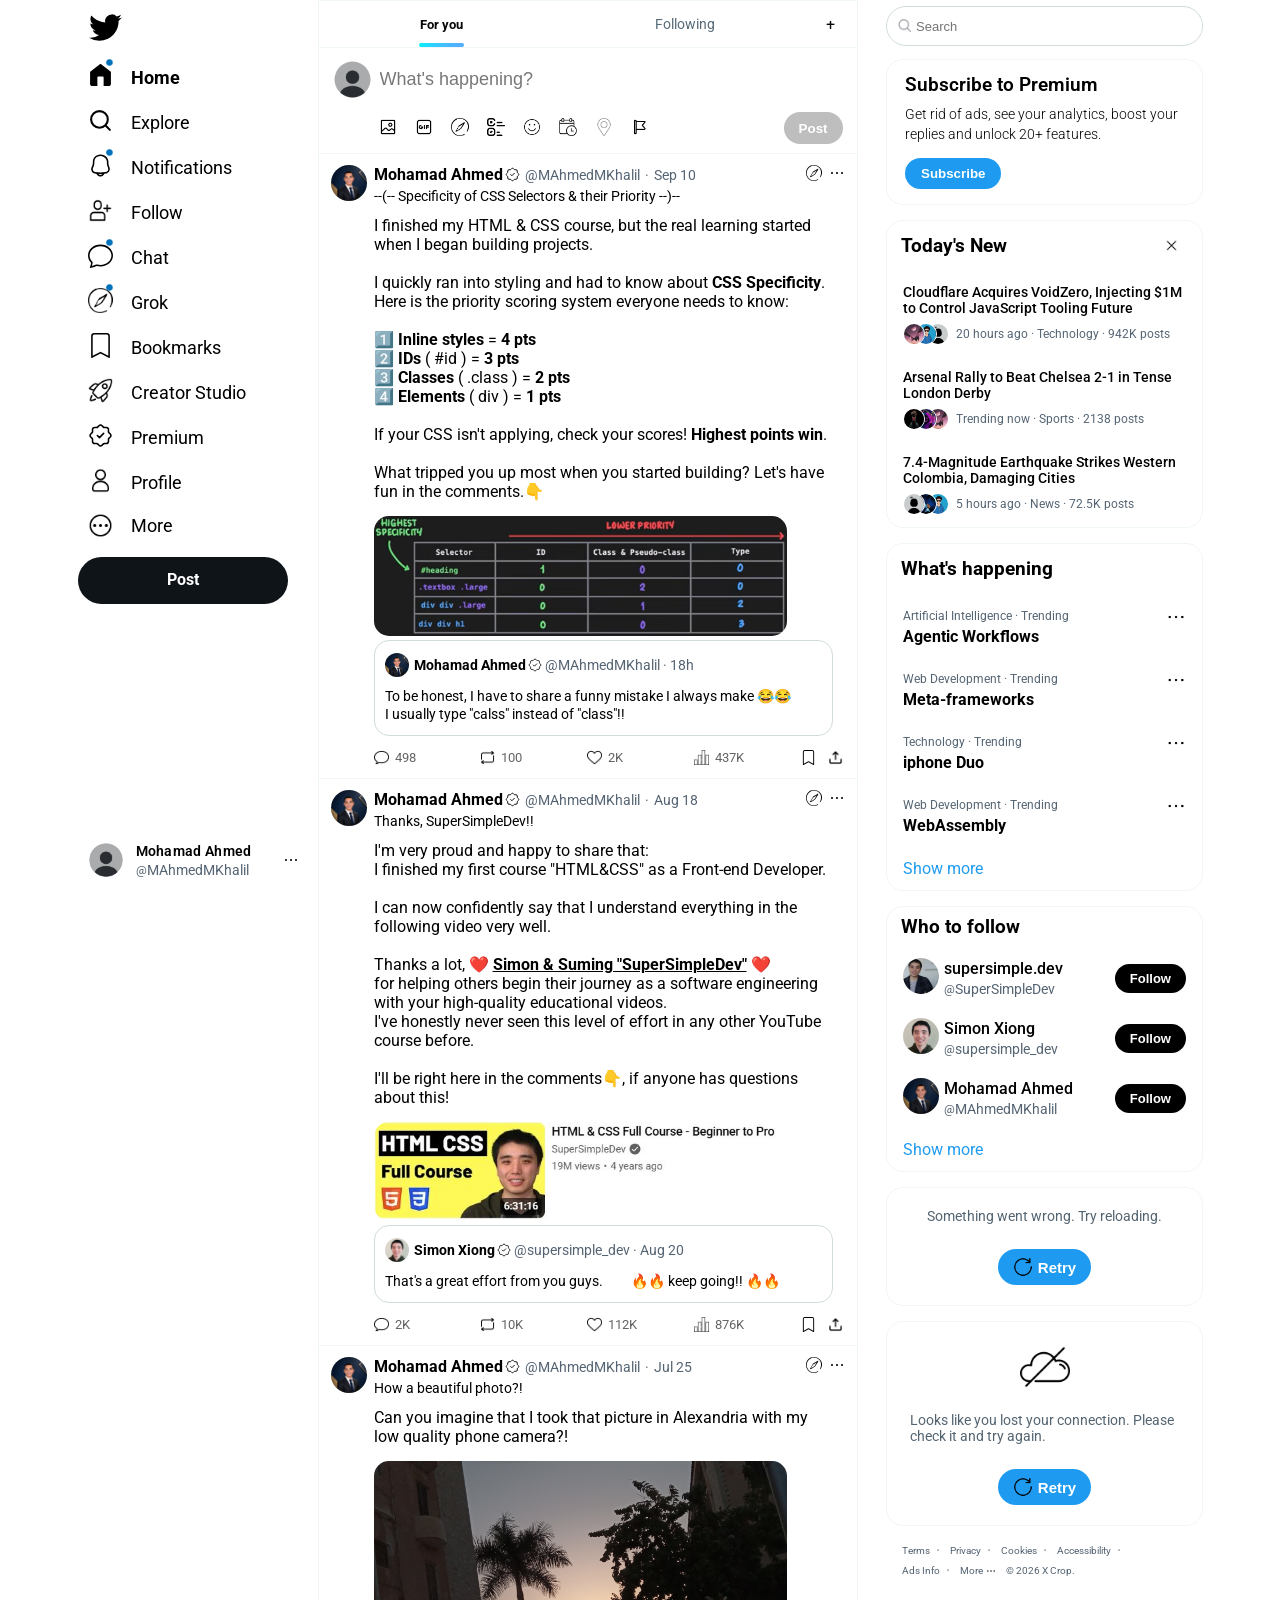
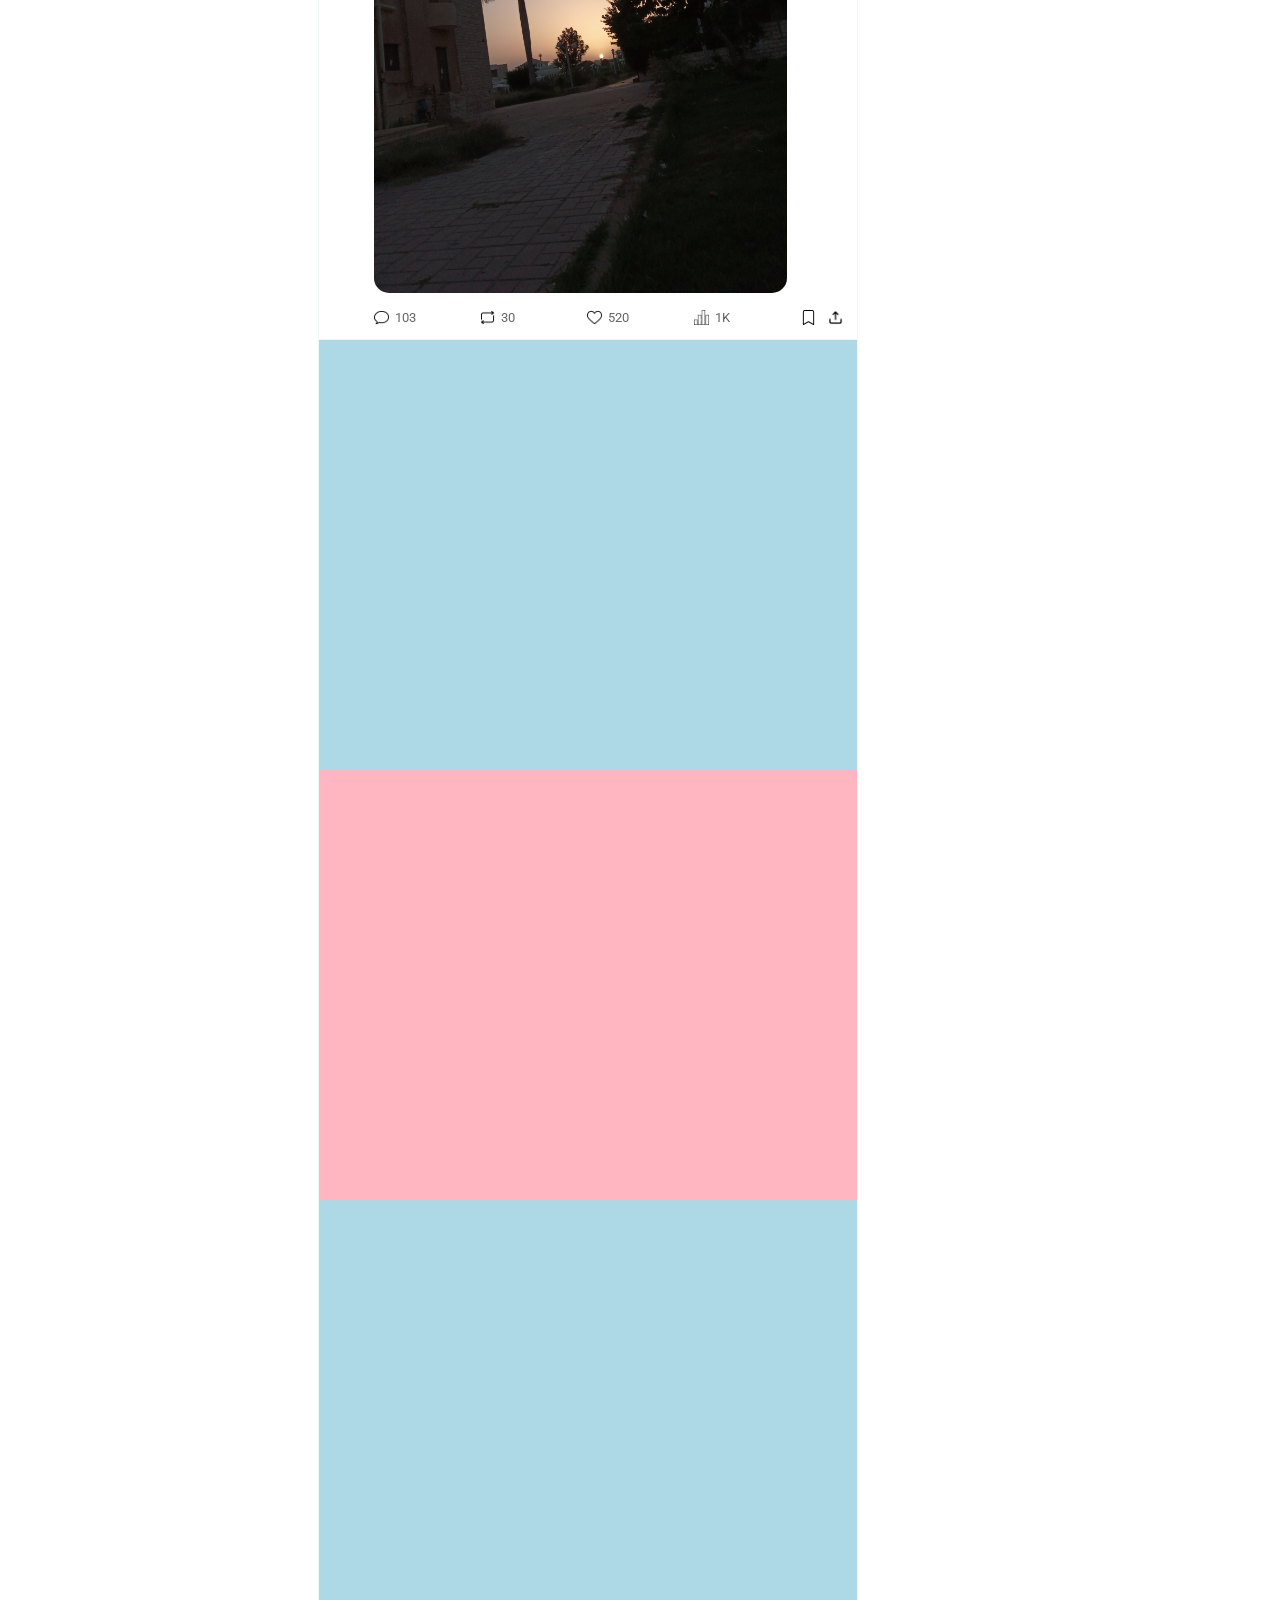
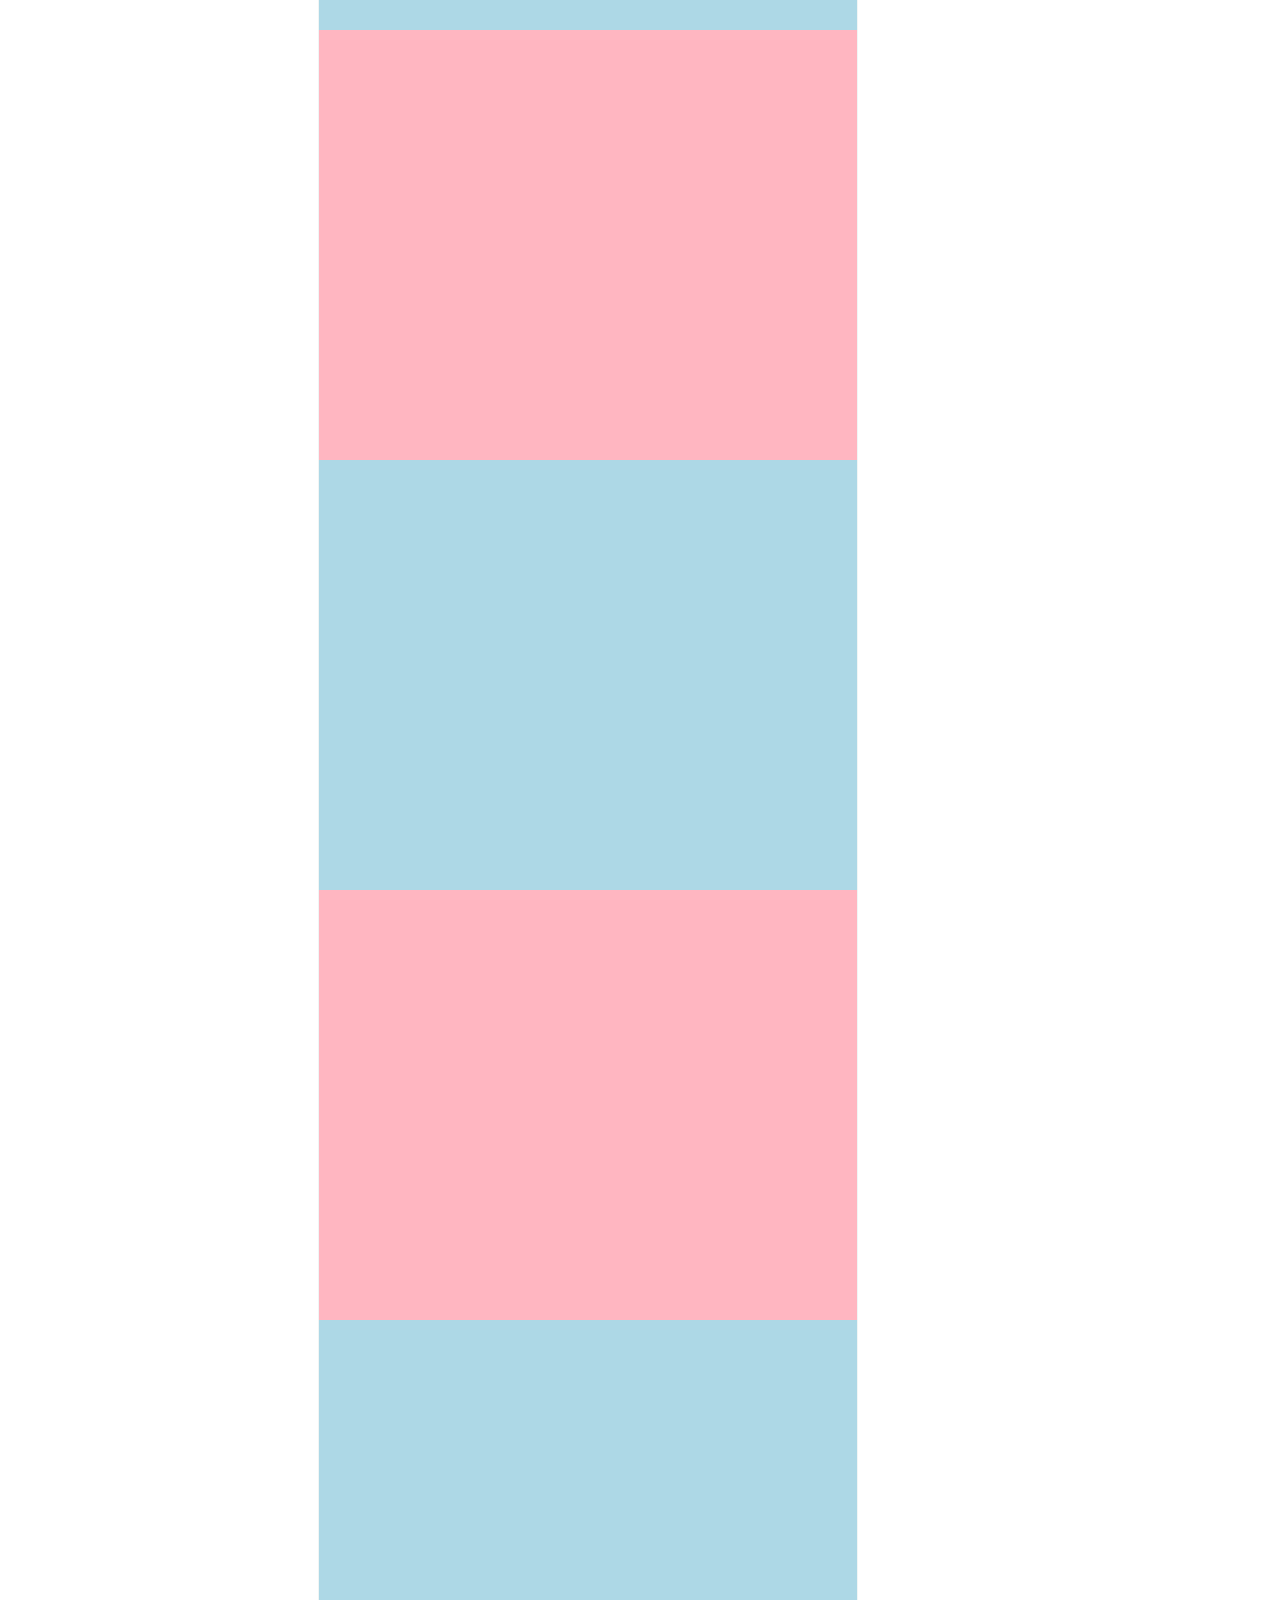
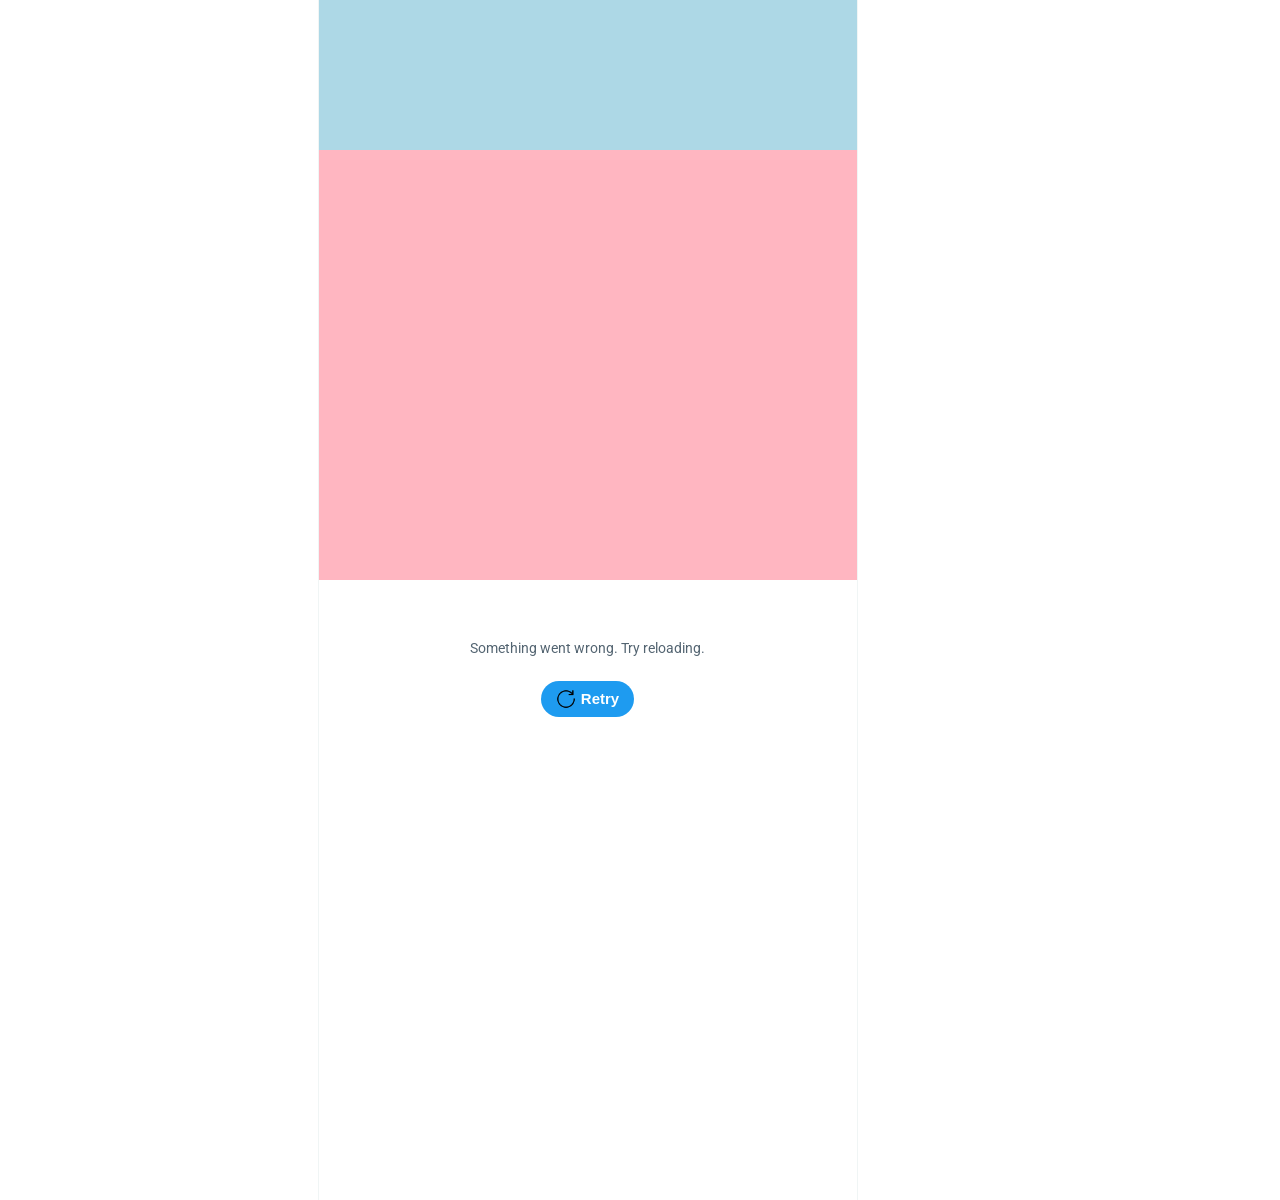
==== Twitter(X)_Project.html @ 3d284702 "Add files via upload" ====
<!DOCTYPE html>
<!--       /* New Properties */     ::>   header . links . links . a
    1- display: contents;
                       /* The elements inside the anchor element are normal now. */

    2- color: inherit;
                       /* tells it to take the exact same text color as its parent container. */
-->
<!--       /* New Property */     ::>   header . profile . user-name
       letter-spacing: 0.3px;
                       /* The space between the letter. its default value is 0px. */
-->
<!--       /* New Property */     ::>   header . logo-section . logo-hover-div
       width: fit-content;
                       /* makes an element only as wide as the items inside it */
-->
<!--       /* New Property */     ::>   header . header-profile-section . header-profile-more-options
       visibility: hidden;    visibility: visible;
                       /* the browser acts like it doesn't exist at all */
                       /* the difference between it and opacity-pointerEvents is tab from keyboard when it has a button & ... */
-->
<!--       /* New Property */     ::>   main . user-post . user-post-content . input
       outline: none;
                       /* no outer when click to enter text in an input */
-->
<!--       /* New Property */     ::>   body
       overflow-x: hidden;
                       /* The body is NOT able to scroll horizontally anymore. */
-->
<!--       /* New Property */     ::>   aside . content-container . content-container-relation . additional-resources
       display: inline-flex;
                       /* it equals = display: inline+flex; */
-->
<!--
           /* New Selector */     ::>   main . user-post-content . img . div

       /* General Sibling Combinator                       ' ~ '
                 selects all matching elements
                   that come after a specific element inside the same parent */
       /* Adjacent Sibling Combinator                      ' + '
                 selects only the very next element
                   if it matches, right after the specific element inside the same parent. */
-->
<!--
           /* pseudo-class (focus) (focus-within) */

       /*
          When I click to enter an input means that the user focus here, so I can do:
                1-    .user-post-content input:focus       '  the  input itself  '
                2-    .user-post:focus-within              '    the container    '
       */
-->

<html>
<head>
  <title>X / Twitter.com  Clone</title>

  <link rel="stylesheet" href="styles/Twitter(X)_Project-^general^-.css" />
  <link rel="stylesheet" href="styles/Twitter(X)_Project-^header^-.css" />
  <link rel="stylesheet" href="styles/Twitter(X)_Project-^main^-.css" />
  <link rel="stylesheet" href="styles/Twitter(X)_Project-^sidebar^-.css" />

  <link rel="preconnect" href="https://fonts.googleapis.com">
  <link rel="preconnect" href="https://fonts.gstatic.com" crossorigin>
  <link href="https://fonts.googleapis.com/css2?family=Roboto:ital,wght@0,100..900;1,100..900&display=swap" rel="stylesheet">
</head>
<body>

  <header>
    <div class="header">
      <section>
        <div class="logo-section">
          <div class="logo-hover-div">
            <a href="https://x.com/home" target="_blank">
              <img class="logo-image" src="icons/twitter-logo.svg" alt="Twitter logo" />
            </a>
          </div>
        </div>
        <div class="links-section">


          <div class="link-container">
            <a href="https://x.com/home" target="_blank">
              <div class="link-container-anchor-div">
                <div class="link-container-hover-div">
                  <div class="link-img-div">
                    <img class="header-tooltips" style="opacity: 1;" src="icons/blue-middle-point.png" />
                    <img  class="header-icons" src="icons/home.svg"alt="home icon" />
                  </div>
                  <div class="link-text-div" style="font-weight: bold;">Home</div>
                </div>
              </div>
            </a>
          </div>
          <div class="link-container">
            <a href="https://x.com/explore" target="_blank">
              <div class="link-container-anchor-div">
                <div class="link-container-hover-div">
                  <div class="link-img-div">
                    <img class="header-tooltips" style="opacity: 0;" src="icons/blue-middle-point.png" />
                    <img class="header-icons" src="icons/search.svg" alt="search icon" />
                  </div>
                  <div class="link-text-div">Explore</div>
                </div>
              </div>
            </a>
          </div>
          <div class="link-container">
            <a href="https://x.com/notifications" target="_blank">
              <div class="link-container-anchor-div">
                <div class="link-container-hover-div">
                  <div class="link-img-div">
                    <img class="header-tooltips" style="opacity: 1;" src="icons/blue-middle-point.png" />
                    <img class="header-icons" src="icons/notification-bell.svg" alt="notification icon" />
                  </div>
                  <div class="link-text-div">Notifications</div>
                </div>
              </div>
            </a>
          </div>
          <div class="link-container">
            <a href="https://x.com/i/connect_people" target="_blank">
              <div class="link-container-anchor-div">
                <div class="link-container-hover-div">
                  <div class="link-img-div">
                    <img class="header-tooltips" style="opacity: 0;" src="icons/blue-middle-point.png" />
                    <img class="header-icons" src="icons/add-user.png" alt="user icon" />
                  </div>
                  <div class="link-text-div">Follow</div>
                </div>
              </div>
            </a>
          </div>
          <div class="link-container">
            <a href="https://x.com/i/chat" target="_blank">
              <div class="link-container-anchor-div">
                <div class="link-container-hover-div">
                  <div class="link-img-div">
                    <img class="header-tooltips" style="opacity: 1;" src="icons/blue-middle-point.png" />
                    <img class="header-icons" src="icons/chat.svg" alt="chat icon" />
                  </div>
                  <div class="link-text-div">Chat</div>
                </div>
              </div>
            </a>
          </div>
          <div class="link-container">
            <a href="https://x.com/i/grok" target="_blank">
              <div class="link-container-anchor-div">
                <div class="link-container-hover-div">
                  <div class="link-img-div">
                    <img class="header-tooltips" style="opacity: 1;" src="icons/blue-middle-point.png" />
                    <img class="header-icons" src="icons/web-browser.png" alt="grok icon" />
                  </div>
                  <div class="link-text-div">Grok</div>
                </div>
              </div>
            </a>
          </div>
          <div class="link-container">
            <a href="https://x.com/i/bookmarks" target="_blank">
              <div class="link-container-anchor-div">
                <div class="link-container-hover-div">
                  <div class="link-img-div">
                    <img class="header-tooltips" style="opacity: 0;" />
                    <img class="header-icons" src="icons/bookmark.svg" alt="bookmark icon" />
                  </div>
                  <div class="link-text-div">Bookmarks</div>
                </div>
              </div>
            </a>
          </div>
          <div class="link-container">
            <a href="https://x.com/i/jf/creators/studio" target="_blank">
              <div class="link-container-anchor-div">
                <div class="link-container-hover-div">
                  <div class="link-img-div">
                    <img class="header-tooltips" style="opacity: 0;" src="icons/blue-middle-point.png" />
                    <img src="icons/rocket.png" class="header-icons" alt="rocket icon" />
                  </div>
                  <div class="link-text-div">Creator Studio</div>
                </div>
              </div>
            </a>
          </div>
          <div class="link-container">
            <a href="https://x.com/i/premium_sign_up" target="_blank">
              <div class="link-container-anchor-div">
                <div class="link-container-hover-div">
                  <div class="link-img-div">
                    <img class="header-tooltips" style="opacity: 0;" src="icons/blue-middle-point.png" />
                    <img class="header-icons" src="icons/verified-badge.svg" alt="premium icon" />
                  </div>
                  <div class="link-text-div">Premium</div>
                </div>
              </div>
            </a>
          </div>
          <div class="link-container">
            <a href="https://x.com/i/MAhmedMKhalil" target="_blank">
              <div class="link-container-anchor-div">
                <div class="link-container-hover-div">
                  <div class="link-img-div">
                    <img class="header-tooltips" style="opacity: 0;" src="icons/blue-middle-point.png" />
                    <img class="header-icons" src="icons/account.png" alt="account icon" />
                  </div>
                  <div class="link-text-div">Profile</div>
                </div>
              </div>
            </a>
          </div>
          <div class="link-container">
            <div class="link-container-button-div">
              <div class="link-container-hover-div">
                <img class="header-icons" src="icons/view-more-with-a-circle.png" alt="circle with a view more icon" />
                <div class="link-text-div">More</div>
                <div class="header-more-options">
                  <div><img src="icons/list.png" alt="list icon" />Lists</div>
                  <div><img src="icons/community.png" alt="people icon" />Communities</div>
                  <div><img src="icons/flash.png" alt="flash icon" />Business</div>
                  <div><img src="icons/ads.png" alt="ads icon" />Ads</div>
                  <div><img src="icons/microphone.png" alt="mic icon" />Create your Space</div>
                  <div><img src="icons/settings.png" alt="settings icon" />Settings and privacy</div>
                </div>
              </div>
            </div>
          </div>
        </div>

        <div class="post-section">
          <a href="https://x.com/compose/post" target="_blank">Post</a>
        </div>
      </section>

      <section class="header-profile-section">
        <img class="profile-image" src="icons/profile.png" alt="user with a gray background" />
        <div style="margin-right: 32px;">
          <div class="user-name">Mohamad Ahmed</div>
          <div class="user-handle"><span style="font-size: 12px;">&#64;</span>MAhmedMKhalil</div>
        </div>
        <img class="profile-more-options" src="icons/view-more.png" alt="view more icon" />
        <div class="header-profile-more-options">
          <div>Add an existing account</div>
          <div>Log out &#64;MAhmedMKhalil</div>
        </div>
      </section>
    </div>
  </header>

  <main>
    <section class="posts-topics">
      <div class="topic-options">
        <div class="recent-topic">
          For you
          <img src="icons/blue-line.png" alt="amazing blue line" />
        </div>
        <div class="another-topic">Following</div>
      </div>
      <div class="add-topic">
        <div>+</div>
      </div>
    </section>

    <section class="user-post">
      <div class="user-post-content">
        <img src="icons/profile.png" alt="user with a gray bakground" />
        <div></div>
        <input type="text" placeholder="What's happening?" />
      </div>
      <div class="user-post-edit">
        <div class="user-edit-options">
          <section><img src="icons/image.png" alt="image icon" /><div class="black-ground-div">Media</div></section>
          <section><img src="icons/gif.png" alt="gif icon" /><div class="black-ground-div">GIF</div></section>
          <section><img src="icons/web-browser.png" alt="web icon" /><div class="black-ground-div">Generate image</div></section>
          <section><img src="icons/poll.png" alt="poll icon" /><div class="black-ground-div">Poll</div></section>
          <section><img src="icons/smile.png" alt="smile icon" /><div class="black-ground-div">Emoji</div></section>
          <section><img src="icons/event.png" alt="event schedule icon" /><div class="black-ground-div">schedule</div></section>
          <img src="icons/pin.png" style="opacity: 0.4; margin: 8px 9px;" alt="pin or location icon" />
          <section><img src="icons/flags.png" alt="flag icon" /><div class="black-ground-div">Content disclosure</div></section>
        </div>
        <button class="user-post-button">Post</button>
      </div>
    </section>

    <section class="posts">
      <div class="post-container">
        <div class="post-header">
          <div class="post-header-right-section">
            <img class="post-header-profile-pic" src="images/M.Khalil-Image.png" alt="a profile photo" />
            <div class="change-color-pic-div"></div>

            <div class="tooltip-user">
              <div class="tooltip-user-picture-follow" style="justify-content: start;">
                <img src="images/M.Khalil-Image.png" alt="a profile photo" />
                <div>
                  <div class="tooltip-user-name">Mohamad Ahmed</div>
                  <div class="tooltip-user-handle">&#64;MAhmedMKhalil</div>
                </div>
              </div>
              <div class="tooltip-user-discription">Computer Science Student at Helwan National University</div>
              <div class="tooltip-user-follow">
                <div><span>141</span> Following</div>
                <div><span>325</span> Followers</div>
              </div>
              <div class="tooltip-user-summary">
                <img src="icons/web-browser.png" alt="web icon" />
                Profile Summary
              </div>
            </div>
          </div>

          <div class="post-header-middle-section">
            <div class="post-informations">
              <div style="position: relative;">
                <span class="post-header-user-name">Mohamad Ahmed</span>
                <div class="tooltip-user">
                  <div class="tooltip-user-picture-follow" style="justify-content: start;">
                    <img src="images/M.Khalil-Image.png" alt="a profile photo" />
                    <div>
                      <div class="tooltip-user-name">Mohamad Ahmed</div>
                      <div class="tooltip-user-handle">&#64;MAhmedMKhalil</div>
                    </div>
                  </div>
                  <div class="tooltip-user-discription">Computer Science Student at Helwan National University</div>
                  <div class="tooltip-user-follow">
                    <div><span>141</span> Following</div>
                    <div><span>325</span> Followers</div>
                  </div>
                  <div class="tooltip-user-summary">
                    <img src="icons/web-browser.png" alt="web icon" />
                    Profile Summary
                  </div>
                </div>
              </div>
              <img class="post-header-user-premium-icon" src="icons/verified-badge.svg" alt="premium user" />
              <div style="position: relative;">
                <span class="post-header-user-info">&#64;MAhmedMKhalil </span>
                <div class="tooltip-user">
                  <div class="tooltip-user-picture-follow" style="justify-content: start;">
                    <img src="images/M.Khalil-Image.png" alt="a profile photo" />
                    <div>
                      <div class="tooltip-user-name">Mohamad Ahmed</div>
                      <div class="tooltip-user-handle">&#64;MAhmedMKhalil</div>
                    </div>
                  </div>
                  <div class="tooltip-user-discription">Computer Science Student at Helwan National University</div>
                  <div class="tooltip-user-follow">
                    <div><span>141</span> Following</div>
                    <div><span>325</span> Followers</div>
                  </div>
                  <div class="tooltip-user-summary">
                    <img src="icons/web-browser.png" alt="web icon" />
                    Profile Summary
                  </div>
                </div>
              </div>
              <div class="post-header-user-info" style="margin: 0px 5px;">&#183;</div>
              <div style="position: relative;">
                <span class="post-header-user-info">Sep 10</span>
                <div class="black-ground-div">8:34 AM &#183; Sep 10, 2026</div>
              </div>
            </div>
            <div class="post-title">--(-- Specificity of CSS Selectors & their Priority --)--</div>
          </div>

          <div class="post-header-left-section">
            <div class="post-common-hover-div">
              <div></div>
              <img src="icons/web-browser.png" alt="web icon" />
            </div>
            <div class="post-common-hover-div">
              <div></div>
              <img src="icons/view-more.png" alt="view more icon" />
            </div>
          </div>
        </div>

        <div class="post-content">
          <p>
            I finished my HTML &#38; CSS course, but the real learning started when I began building projects.<br /><br />
            I quickly ran into styling and had to know about <strong>CSS Specificity</strong>. Here is the priority scoring system everyone needs to know:<br /><br />
            &#49;&#65039;&#8419; <strong>Inline styles</strong> = <strong>4 pts</strong><br />
            &#50;&#65039;&#8419; <strong>IDs</strong> ( &#35;id ) = <strong>3 pts</strong><br />
            &#51;&#65039;&#8419; <strong>Classes</strong> ( .class ) = <strong>2 pts</strong><br />
            &#52;&#65039;&#8419; <strong>Elements</strong> ( div ) = <strong>1 pts</strong><br /><br />
            If your CSS isn't applying, check your scores! <strong>Highest points win</strong>.<br /><br />
            What tripped you up most when you started building? Let's have fun in the comments.&#128071;
          </p>
          <img class="post-image" src="images/Specifity-Priority.PNG" alt="an image showing the Specifity-Priority explanation" />

          <div class="comment-container">
            <div class="comment-informations">
              <img class="comment-profile-picture" src="images/M.Khalil-Image.png" alt="a profile photo" />
              <div>
                <span style="color: black; font-weight: bold;">Mohamad Ahmed</span>
                <img class="comment-premium-user-icon" src="icons/verified-badge.svg" alt="premium user" />
                &#64;MAhmedMKhalil &#183; 18h
              </div>
            </div>
            <p>
              To be honest, I have to share a funny mistake I always make &#128514;&#128514;<br />
              I usually type "calss" instead of "class"!!
            </p>
          </div>
        </div>

        <div class="post-reactions">
          <div class="post-reactions-left-section">
            <section>
              <div class="post-common-hover-div">
                <div></div>
                <img src="icons/speech-bubble.png" alt="comment icon" />
                498
              </div>
            </section>
            <section>
              <div class="post-common-hover-div" id="post-reaction-green">
                <div></div>
                <img src="icons/repost.png" alt="repost icon" />
                100
              </div>
            </section>
            <section>
              <div class="post-common-hover-div" id="post-reaction-red">
                <div></div>
                <img src="icons/heart.png" alt="heart icon" />
                2K
              </div>
            </section>
            <section>
              <div class="post-common-hover-div">
                <div></div>
                <img src="icons/bar-chart.png" alt="bar-chart icon" />
                437K
              </div>
            </section>
          </div>
          <div class="post-reactions-right-section">
            <div class="post-common-hover-div">
              <div></div>
              <img src="icons/bookmark.svg" alt="bookmark icon" />
            </div>
            <div class="post-common-hover-div">
              <div></div>
              <img src="icons/share.png" alt="sharing icon" />
            </div>
          </div>
        </div>
      </div>

      <div class="post-container">
        <div class="post-header">
          <div class="post-header-right-section">
            <img class="post-header-profile-pic" src="images/M.Khalil-Image.png" alt="a profile photo" />
            <div class="change-color-pic-div"></div>
            <div class="tooltip-user">
              <div class="tooltip-user-picture-follow">
                <img src="images/M.Khalil-Image.png" alt="a profile photo" />
                <div class="following">Following</div>
              </div>
              <div class="tooltip-user-name">Mohamad Ahmed</div>
              <div class="tooltip-user-handle">&#64;MAhmedMKhalil</div>
              <div class="tooltip-user-discription">Computer Science Student at Helwan National University</div>
              <div class="tooltip-user-follow">
                <div><span>141</span> Following</div>
                <div><span>325</span> Followers</div>
              </div>
              <div class="tooltip-user-summary">
                <img src="icons/web-browser.png" alt="web icon" />
                Profile Summary
              </div>
            </div>
          </div>
          <div class="post-header-middle-section">
            <div class="post-informations">
              <div style="position: relative;">
                <span class="post-header-user-name">Mohamad Ahmed</span>
                <div class="tooltip-user">
                  <div class="tooltip-user-picture-follow">
                    <img src="images/M.Khalil-Image.png" alt="a profile photo" />
                    <div class="following">Following</div>
                  </div>
                  <div class="tooltip-user-name">Mohamad Ahmed</div>
                  <div class="tooltip-user-handle">&#64;MAhmedMKhalil</div>
                  <div class="tooltip-user-discription">Computer Science Student at Helwan National University</div>
                  <div class="tooltip-user-follow">
                    <div><span>141</span> Following</div>
                    <div><span>325</span> Followers</div>
                  </div>
                  <div class="tooltip-user-summary">
                    <img src="icons/web-browser.png" alt="web icon" />
                    Profile Summary
                  </div>
                </div>
              </div>
              <img class="post-header-user-premium-icon" src="icons/verified-badge.svg" alt="premium user" />
              <div style="position: relative;">
                <span class="post-header-user-info">&#64;MAhmedMKhalil</span>
                <div class="tooltip-user">
                  <div class="tooltip-user-picture-follow">
                    <img src="images/M.Khalil-Image.png" alt="a profile photo" />
                    <div class="following">Following</div>
                  </div>
                  <div class="tooltip-user-name">Mohamad Ahmed</div>
                  <div class="tooltip-user-handle">&#64;MAhmedMKhalil</div>
                  <div class="tooltip-user-discription">Computer Science Student at Helwan National University</div>
                  <div class="tooltip-user-follow">
                    <div><span>141</span> Following</div>
                    <div><span>325</span> Followers</div>
                  </div>
                  <div class="tooltip-user-summary">
                    <img src="icons/web-browser.png" alt="web icon" />
                    Profile Summary
                  </div>
                </div>
              </div>
              <div class="post-header-user-info" style="margin: 0px 5px;">&#183;</div>
              <div style="position: relative;">
                <span class="post-header-user-info">Aug 18</span>
                <div class="black-ground-div">3:21 PM &#183; Aug 18, 2026</div>
              </div>
            </div>
            <div class="post-title">Thanks, SuperSimpleDev!!</div>
          </div>
          <div class="post-header-left-section">
            <div class="post-common-hover-div">
              <div></div>
              <img src="icons/web-browser.png" alt="web icon" />
            </div>
            <div class="post-common-hover-div">
              <div></div>
              <img src="icons/view-more.png" alt="view more icon" />
            </div>
          </div>
        </div>

        <div class="post-content">
          <p>
            I'm very proud and happy to share that:<br />
            I finished my first course "HTML&CSS" as a Front-end Developer.<br /><br />
            I can now confidently say that I understand everything in the following video very well.<br /><br />
            Thanks a lot, &#10084;&#65039; <u><strong>Simon & Suming "SuperSimpleDev"</strong></u> &#10084;&#65039;<br />
            for helping others begin their journey as a software engineering with your high-quality educational videos.<br />
            I've honestly never seen this level of effort in any other YouTube course before.<br /><br />
            I'll be right here in the comments&#128071;, if anyone has questions about this!
          </p>
          <img class="post-image" src="images/HTML&CSS-video-preview.jpg" />

          <div class="comment-container">
            <div class="comment-informations">
              <img class="comment-profile-picture" src="images/SimonXiong-Image.jpg" alt="a profile photo" />
              <div>
                <span style="color: black; font-weight: bold;">Simon Xiong</span>
                <img class="comment-premium-user-icon" src="icons/verified-badge.svg" alt="premium user" />
                &#64;supersimple_dev &#183; Aug 20
              </div>
            </div>
            <p>
              That's a great effort from you guys.&#8195;&#8195;&#128293;&#128293; keep going!! &#128293;&#128293;
            </p>
          </div>
        </div>

        <div class="post-reactions">
          <div class="post-reactions-left-section">
            <section>
              <div class="post-common-hover-div">
                <div></div>
                <img src="icons/speech-bubble.png" alt="comment icon" />
                2K
              </div>
            </section>
            <section>
              <div class="post-common-hover-div" id="post-reaction-green">
                <div></div>
                <img src="icons/repost.png" alt="repost icon" />
                10K
              </div>
            </section>
            <section>
              <div class="post-common-hover-div" id="post-reaction-red">
                <div></div>
                <img src="icons/heart.png" alt="heart icon" />
                112K
              </div>
            </section>
            <section>
              <div class="post-common-hover-div">
                <div></div>
                <img src="icons/bar-chart.png" alt="bar-chart icon" />
                876K
              </div>
            </section>
          </div>
          <div class="post-reactions-right-section">
            <div class="post-common-hover-div">
              <div></div>
              <img src="icons/bookmark.svg" alt="bookmark icon" />
            </div>
            <div class="post-common-hover-div">
              <div></div>
              <img src="icons/share.png" alt="share icon" />
            </div>
          </div>
        </div>
      </div>

      <div class="post-container">
        <div class="post-header">
          <div class="post-header-right-section">
            <img class="post-header-profile-pic" src="images/M.Khalil-Image.png" alt="a profile photo" />
            <div class="change-color-pic-div"></div>
            <div class="tooltip-user">
              <div class="tooltip-user-picture-follow">
                <img src="images/M.Khalil-Image.png" alt="a profile photo"" />
                <div class="follow">Follow</div>
              </div>
              <div class="tooltip-user-name">Mohamad Ahmed</div>
              <div class="tooltip-user-handle">&#64;MAhmedMKhalil</div>
              <div class="tooltip-user-discription">Computer Science Student at Helwan National University</div>
              <div class="tooltip-user-follow">
                <div><span>141</span> Following</div>
                <div><span>325</span> Followers</div>
              </div>
              <div class="tooltip-user-summary">
                <img src="icons/web-browser.png" alt="web icon" />
                Profile Summary
              </div>
            </div>
          </div>
          <div class="post-header-middle-section">
            <div class="post-informations">
              <div style="position: relative;">
                <span class="post-header-user-name">Mohamad Ahmed</span>
                <div class="tooltip-user">
                  <div class="tooltip-user-picture-follow">
                    <img src="images/M.Khalil-Image.png" alt="a profile photo" />
                    <div class="follow">Follow</div>
                  </div>
                  <div class="tooltip-user-name">Mohamad Ahmed</div>
                  <div class="tooltip-user-handle">&#64;MAhmedMKhalil</div>
                  <div class="tooltip-user-discription">Computer Science Student at Helwan National University</div>
                  <div class="tooltip-user-follow">
                    <div><span>141</span> Following</div>
                    <div><span>325</span> Followers</div>
                  </div>
                  <div class="tooltip-user-summary">
                    <img src="icons/web-browser.png" alt="web icon" />
                    Profile Summary
                  </div>
                </div>
              </div>
              <img class="post-header-user-premium-icon" src="icons/verified-badge.svg" alt="premium icon" />
              <div style="position: relative;">
                <span class="post-header-user-info">&#64;MAhmedMKhalil</span>
                <div class="tooltip-user">
                  <div class="tooltip-user-picture-follow">
                    <img src="images/M.Khalil-Image.png" alt="a profile photo" />
                    <div class="follow">Follow</div>
                  </div>
                  <div class="tooltip-user-name">Mohamad Ahmed</div>
                  <div class="tooltip-user-handle">&#64;MAhmedMKhalil</div>
                  <div class="tooltip-user-discription">Computer Science Student at Helwan National University</div>
                  <div class="tooltip-user-follow">
                    <div><span>141</span> Following</div>
                    <div><span>325</span> Followers</div>
                  </div>
                  <div class="tooltip-user-summary">
                    <img src="icons/web-browser.png" alt="web icon" />
                    Profile Summary
                  </div>
                </div>
              </div>
              <div class="post-header-user-info" style="margin: 0px 5px;">&#183;</div>
              <div style="position: relative;">
                <span class="post-header-user-info">Jul 25</span>
                <div class="black-ground-div">9:26 PM &#183; Jul 25, 2025</div>
              </div>
            </div>
            <div class="post-title">How a beautiful photo?!</div>
          </div>
          <div class="post-header-left-section">
            <div class="post-common-hover-div">
              <div></div>
              <img src="icons/web-browser.png" alt="web icon" />
            </div>
            <div class="post-common-hover-div">
              <div></div>
              <img src="icons/view-more.png" alt="view more icon" />
            </div>
          </div>
        </div>

        <div class="post-content">
          <p>Can you imagine that I took that picture in Alexandria with my low quality phone camera?!</p>
          <img class="post-image" src="images/Alex_Image.jpg" />
        </div>

        <div class="post-reactions">
          <div class="post-reactions-left-section">
            <section>
              <div class="post-common-hover-div">
                <div></div>
                <img src="icons/speech-bubble.png" alt="comment icon" />
                103
              </div>
            </section>
            <section>
              <div class="post-common-hover-div" id="post-reaction-green">
                <div></div>
                <img src="icons/repost.png" alt="repost icon" />
                30
              </div>
            </section>
            <section>
              <div class="post-common-hover-div" id="post-reaction-red">
                <div></div>
                <img src="icons/heart.png" alt="heart icon" />
                520
              </div>
            </section>
            <section>
              <div class="post-common-hover-div">
                <div></div>
                <img src="icons/bar-chart.png" alt="bar-chart icon" />
                1K
              </div>
            </section>
          </div>
          <div class="post-reactions-right-section">
            <div class="post-common-hover-div">
              <div></div>
              <img src="icons/bookmark.svg" alt="bookmark icon" />
            </div>
            <div class="post-common-hover-div">
              <div></div>
              <img src="icons/share.png"alt="share icon" />
            </div>
          </div>
        </div>
      </div>
    </section>




    <div style="background-color: lightblue; height: 430px;"></div>
    <div style="background-color: lightpink; height: 430px;"></div>
    <div style="background-color: lightblue; height: 430px;"></div>
    <div style="background-color: lightpink; height: 430px;"></div>
    <div style="background-color: lightblue; height: 430px;"></div>
    <div style="background-color: lightpink; height: 430px;"></div>
    <div style="background-color: lightblue; height: 430px;"></div>
    <div style="background-color: lightpink; height: 430px;"></div>

    <section class="wrong-section">
      <div>Something went wrong. Try reloading.</div>
      <button>
        <img src="icons/rotate.png" alt="reload icon" />
        Retry
      </button>
    </section>



  </main>

  <aside>
    <div class="content-container">
      <div class="content-container-relative">

        <div class="input-section">
          <div class="input-container">
            <img src="icons/search-gray-icon.png" alt="search icon" />
            <input type="text" placeholder="Search" />
          </div>
        </div>


        <section class="premium-x-section">
          <span>Subscribe to Premium</span>
          Get rid of ads, see your analytics, boost your replies and unlock 20+ features.
          <button>Subscribe</button>
        </section>


        <section class="todays-news-section">
          <div class="sidebar-section-header">
            <div>Today's New</div>
            <img src="icons/cross.png" alt="cross icon" />
          </div>

          <div class="news-section">
            <div class="news-title">Cloudflare Acquires VoidZero, Injecting $1M to Control JavaScript Tooling Future</div>
            <div class="news-info">
              <img src="images/profile-pic3.jfif" alt="a profile photo" />
              <img src="images/profile-pic6.jfif" id="overlapping-pic1" alt="a profile photo" />
              <img src="images/profile-pic1.jfif" id="overlapping-pic2" alt="a profile photo" />
              <div>20 hours ago &#183; Technology &#183; 942K posts</div>
            </div>
          </div>

          <div class="news-section">
            <div class="news-title">Arsenal Rally to Beat Chelsea 2-1 in Tense London Derby</div>
            <div class="news-info">
              <img src="images/profile-pic4.jfif" alt="a profile photo" />
              <img src="images/profile-pic2.jfif" id="overlapping-pic1" alt="a profile photo" />
              <img src="images/profile-pic3.jfif" id="overlapping-pic2" alt="a profile photo" />
              <div>Trending now &#183; Sports &#183; 2138 posts</div>
            </div>
          </div>

          <div class="news-section">
            <div class="news-title">7.4-Magnitude Earthquake Strikes Western Colombia, Damaging Cities</div>
            <div class="news-info">
              <img src="images/profile-pic1.jfif" alt="a profile photo" />
              <img src="images/profile-pic5.jfif" id="overlapping-pic1" alt="a profile photo" />
              <img src="images/profile-pic6.jfif" id="overlapping-pic2" alt="a profile photo" />
              <div>5 hours ago &#183; News &#183; 72.5K posts</div>
            </div>
          </div>
        </section>


        <section class="trends-section">
          <div class="sidebar-section-header">What's happening</div>

          <div class="trend-section">
            <div class="trend-info">
              <div>Artificial Intelligence &#183; Trending</div>
              <img src="icons/view-more.png" alt="view more icon" />
            </div>
            <div class="trend-title">Agentic Workflows</div>
          </div>

          <div class="trend-section">
            <div class="trend-info">
              <div>Web Development &#183; Trending</div>
              <img src="icons/view-more.png" alt="view more icon" />
            </div>
            <div class="trend-title">Meta-frameworks</div>
          </div>

          <div class="trend-section">
            <div class="trend-info">
              <div>Technology &#183; Trending</div>
              <img src="icons/view-more.png" alt="view more icon" />
            </div>
            <div class="trend-title">iphone Duo</div>
          </div>

          <div class="trend-section">
            <div class="trend-info">
              <div>Web Development &#183; Trending</div>
              <img src="icons/view-more.png" alt="view more icon" />
            </div>
            <div class="trend-title">WebAssembly</div>
          </div>

          <a href="https://x.com/explore/tabs/for-you" target="_blank">
            <div class="more-section trend-section">
              Show more
            </div>
          </a>
        </section>


        <section class="follow-section">
          <div class="sidebar-section-header">Who to follow</div>

          <div class="follow-user">
            <div style="position: relative">
              <img src="images/SuperSimpleDiv.jpg" alt="a profile photo" />
              <div class="change-color-pic-div"></div>
            </div>
            <div class="user-info">
              <div class="user-info-name">supersimple.dev</div>
              <div class="user-info-handle"><span style="font-size: 12px;">&#64;</span>SuperSimpleDev</div>
            </div>
            <button>Follow</button>
          </div>

          <div class="follow-user">
            <div style="position: relative">
              <img src="images/SimonXiong-Image.jpg" alt="a profile photo" />
              <div class="change-color-pic-div"></div>
            </div>
            <div class="user-info">
              <div class="user-info-name">Simon Xiong</div>
              <div class="user-info-handle"><span style="font-size: 12px;">&#64;</span>supersimple_dev</div>
            </div>
            <button>Follow</button>
          </div>

          <div class="follow-user">
            <div style="position: relative">
              <img src="images/M.Khalil-Image.png" alt="a profile photo" />
              <div class="change-color-pic-div"></div>
            </div>
            <div class="user-info">
              <div class="user-info-name">Mohamad Ahmed</div>
              <div class="user-info-handle"><span style="font-size: 12px;">&#64;</span>MAhmedMKhalil</div>
            </div>
            <button>Follow</button>
          </div>



          <a href="https://x.com/i/connect_people/" target="_blank">
            <div class="more-section trend-section">
              Show more
            </div>
          </a>
        </section>

        <section class="wrong-section">
          <div>Something went wrong. Try reloading.</div>
          <button>
            <img src="icons/rotate.png" alt="reload icon" />
            Retry
          </button>
        </section>

        <section class="wrong-section">
          <img src="icons/offline.png" alt="offline cloud icon" />
          <div>Looks like you lost your connection. Please check it and try again.</div>
          <button>
            <img src="icons/rotate.png" alt="reload icon" />
            Retry
          </button>
        </section>


        <footer class="additional-resources">
          <div><a href="https://x.com/tos" target="_blank">Terms</a><span>&#183;</span></div>
          <div><a href="https://x.com/privacy" target="_blank">Privacy</a><span>&#183;</span></div>
          <div><a href="https://support.x.com/articles/20170514" target="_blank">Cookies</a><span>&#183;</span></div>
          <div><a href="https://help.x.com/resources/accessibility" target="_blank">Accessibility</a><span>&#183;</span></div>
          
          <br />

          <div><a href="https://business.x.com/help/troubleshooting/how-twitter-ads-work.html?ref=web-twc-ao-gbl-adsinfo&utm_source=twc&utm_medium=web&utm_campaign=ao&utm_content=adsinfo" target="_blank">Ads Info</a><span>&#183;</span></div>

          <div class="special-div">More<img src="icons/view-more.png" alt="view more icon" /></div>
          <nav class="popup-special-div">
            <div>About</div>
            <div>Get App</div>
            <div>Developers</div>
          </nav>
          &#169; 2026 X Crop.
        </footer>

      </div>
    </div>
  </aside>

</body>
</html>
---- styles/Twitter(X)_Project-^general^-.css ----
body {
    font-family: Roboto, Arial;
    height: 6000px;
    margin: 0px;

    display: grid;
    grid-template-columns: 240px 540px 345px;
    justify-content: center;
}


p {
    margin: 0px;
}

a {
    display: contents;
    text-decoration: none;
    color: inherit;
}


.wrong-section {
    background-color: white;
    font-size: 14px;
    padding: 60px 0px;
    display: flex;
    flex-direction: column;
    align-items: center;
}
    .wrong-section div {
        color: rgb(83, 100, 113);
        padding: 0px 23px;
        margin-bottom: 25px;
    }
    .wrong-section img {
        width: 50px;
        margin-bottom: 20px;
    }
    .wrong-section button {
        background-color: rgb(30, 155, 240);
        color: white;
        font-size: 15px;
        font-weight: bold;
        border: none;
        border-radius: 30px;
        padding: 8px 15px;
        display: flex;
        align-items: center;
    }
        .wrong-section button img {
            width: 20px;
            margin-right: 5px;
            margin-bottom: 0px;
        }
.content-container .content-container-relative .wrong-section {
    padding: 8px 0px;
}







.tooltip-user {
    background-color: white;
    width: 260px;
    border-radius: 10px;
    opacity: 0;
    padding: 10px;
    pointer-events: none;
    box-shadow: 0px 0px 10px rgba(0, 0, 0, 0.2);
    transition: all 0.5s ease-in-out 0.5s;

    display: flex;
    flex-direction: column;
    align-items: stretch;
    
    position: absolute;
    top: 120%;
    left: -50%;
    z-index: 100;
}
.tooltip-user-picture-follow {
    margin-bottom: 5px;

    display: flex;
    justify-content: space-between;
}
    .tooltip-user-picture-follow img {
        width: 60px;
        border-radius: 30px;
        margin-right: 20px;
    }
    .tooltip-user-picture-follow .follow {
        background-color: black;
        color: white;
        font-size: 13px;
        font-weight: bold;
        height: 16px;
        border: none;
        border-radius: 15px;
        padding: 7px 15px;
    }
    .tooltip-user-picture-follow .following {
        font-size: 15px;
        font-weight: 500;
        height: 20px;
        border: 1px solid rgb(210, 220, 220);
        border-radius: 20px;
        padding: 7px 15px;
    }
    .tooltip-user-picture-follow div {
        display: flex;
        flex-direction: column;
        align-items: stretch;
        justify-content: center;
    }
.tooltip-user-name {
    font-weight: bold;
}
.tooltip-user-handle {
    color: rgb(85, 100, 115);
    font-size: 14px;
}
.tooltip-user-discription {
    font-size: 15px;
    padding: 15px 0px;
}
.tooltip-user-follow {
    font-size: 13px;
    display: flex;
    align-items: center;
}
    .tooltip-user-follow div {
        color: rgb(85, 100, 115);
        margin-right: 20px;
    }
        .tooltip-user-follow div span {
            font-weight: bold;
            color: black;
        }
.tooltip-user-summary {
    font-size: 14px;
    font-weight: 500;
    border: 1px solid rgb(210, 220, 220);
    border-radius: 15px;
    padding: 5px 0px;
    margin-top: 15px;

    display: flex;
    align-items: center;
    justify-content: center;
}
    .tooltip-user-summary img {
        width: 15px;
        margin-right: 5px;
    }





.black-ground-div {
    background-color: black;
    color: white;
    font-size: 10px;
    border: none;
    border-radius: 15px;
    opacity: 0;
    padding: 4px 7px;
    white-space: nowrap;
    pointer-events: none;
    transition: all 0.3s;
    position: absolute;
    bottom: -22px;
}

.change-color-pic-div {
    background-color: rgba(0, 0, 0, 0.1);
    width: 36px;
    height: 36px;
    border-radius: 25px;
    opacity: 0;
    transition: opacity 0.15s;
    position: absolute;
    top: 0;
}
    .change-color-pic-div:hover {
        opacity: 1;
    }
---- styles/Twitter(X)_Project-^header^-.css ----
.header {
    padding: 2px 2px 10px 0px;
    cursor: pointer;

    display: flex;
    flex-direction: column;
    justify-content: space-between;

    position: fixed;
    top: 0;
    bottom: 0;
    z-index: 100;
}

.header section {
    padding-right: 8px;
}

.logo-section {
    font-size: 10px;
    height: 45px;
    padding-bottom: 8px;
}
.logo-hover-div {
    width: fit-content; /* New Property */
    /* makes an element only as wide as the items inside it */
    padding: 8px 10px 5px 10px;
}
    .logo-hover-div:hover {
        background-color: rgb(235, 235, 235);
        border-radius: 30px;
    }
.logo-image {
    width: 35px;
}


.links-section {
    margin-bottom: 7px;
}
.link-container {
    height: 45px;

    display: flex;

    position: relative;
}
.link-container-anchor-div {
    width: 100%;
}
.link-container-hover-div {
    width: fit-content;
    border-radius: 25px;
    padding: 8px 25px 8px 10px;
    transition: background-color 0.5s;

    display: flex;
    align-items: center;
}
    .link-container:hover .link-container-hover-div {
        background-color: rgb(235, 235, 235);
    }
.link-container a {
    display: contents; /* New Property */
    /* The elements inside the anchor element are normal now */
    text-decoration: none;
    color: inherit;
    /* tells it to take the exact same text color as its parent container. */
}
.link-img-div {
    position: relative;
}
.header-tooltips {
    width: 7px;
    position: absolute;
    top: -4px;
    right: 18px;
}
.header-icons {
    width: 25px;
    margin-right: 18px;
}
.link-text-div {
    font-size: 18px;
}


.post-section {
    background-color: rgb(15, 20, 25);
    color: white;
    font-weight: bold;
    width: 210px;
    padding-top: 13px;
    padding-bottom: 15px;
    border-radius: 25px;
    transition: all 0.3s;

    display: flex;
    justify-content: center;
    align-items: center;
}
    .post-section:hover {
        background-color: rgba(15, 20, 25, 0.9);
    }
    .post-section a {
        display: contents; /* New Property */
            /* The elements inside the anchor element are normal now */
        text-decoration: none;
        color: inherit;
            /* tells it to take the exact same text color as its parent container. */
    }



.header-more-options {
    background-color: white;
    border-radius: 10px;
    opacity: 0;
    pointer-events: none;
    box-shadow: 0px 0px 10px rgba(0, 0, 0, 0.2);

    position: absolute;
    bottom: 0;
    left: 0;
    z-index: 200;
}
.link-container-button-div {
    width: 100%;
}
.link-container-button-div:active .header-more-options {
    opacity: 1;
}
.header-more-options div {
    font-size: 20px;
    font-weight: bold;
    width: 260px;
    height: 50px;
    padding-left: 15px;

    display: flex;
    align-items: center;
}
.header-more-options img {
    width: 20px;
    margin-right: 20px;
}




.header-profile-section {
    height: 60px;

    display: flex;
    align-items: center;

    position: relative;
}
.header-profile-section:hover {
    background-color: rgb(235, 235, 235);
    border-radius: 30px;
}
.profile-image {
    width: 40px;
    margin-right: 10px;
    margin-left: 8px;
}
.user-name {
    font-size: 14px;
    font-weight: 600;
    margin-bottom: 3px;
    letter-spacing: 0.3px; /* New Property */
        /* The space between the letter. its default value is 0px. */
}
.user-handle {
    color: rgb(85, 100, 115);
    font-size: 14px;

    display: flex;
    align-items: center;
}
.profile-more-options {
    width: 16px;
}

.header-profile-more-options {
    background-color: white;
    border-radius: 15px;
    opacity: 0;
    pointer-events: none;
    padding-top: 10px;
    padding-bottom: 10px;
    box-shadow: 0px 0px 10px rgba(0, 0, 0, 0.15);

    position: absolute;
    top: -110px;
    left: -18px;
    z-index: 200;
}

.header-profile-section:active .header-profile-more-options {
    opacity: 1;
}

.header-profile-more-options div {
    font-size: 14px;
    font-weight: 500;
    width: 255px;
    height: 40px;
    padding-left: 15px;

    display: flex;
    align-items: center;
}
---- styles/Twitter(X)_Project-^main^-.css ----
main {
    background-color: white;
    height: 100%;
    cursor: pointer;
    border-right: 1px solid rgb(240, 245, 245);
    border-left: 1px solid rgb(240, 245, 245);

    position: relative;
}

main .posts-topics,
main .user-post,
main .posts {
    background-color: white;
    border-top: 1px solid rgb(240, 245, 245);
    border-bottom: 1px solid rgb(240, 245, 245);
    margin-bottom: -1px;
}





.posts-topics {
    background-color: rgb(255, 255, 255);
    height: 46px;
    opacity: 0.965;
    
    display: flex;
    flex-shrink: 0;

    position: sticky;
    top: 0;
    right: 0;
    left: 0;
    z-index: 200;
}
    .posts-topics div {
        height: 100%;
        white-space: nowrap;
    }

.topic-options {
    flex: 1;

    display: flex;
    flex-shrink: 0;
}
    .topic-options div {
        transition: all 0.3s;
        flex: 1;

        display: flex;
        justify-content: center;
        align-items: center;
        flex-shrink: 0;
    }
        .topic-options div:hover {
            background-color: rgb(235, 235, 235);
        }
.recent-topic {
    font-size: 13px;
    font-weight: bold;

    position: relative;
}
    .recent-topic img {
        width: 45px;
        position: absolute;
        left: 100px;
        bottom: 0px;
    }

.another-topic {
    font-size: 14px;
    color: rgb(80, 100, 115);
}

.add-topic {
    width: 48px;
    margin-left: 2px;

    display: flex;
    align-items: center;
    flex-shrink: 0;
}
    .add-topic div {
        width: 42px;
        height: 40px;
        transition: all 0.3s;

        display: flex;
        justify-content: center;
        align-items: center;
        flex-shrink: 0;
    }
        .add-topic div:hover {
            background-color: rgb(235, 235, 235);
            border-radius: 30px;
        }





.user-post {
    padding: 5px 12px 9px 12px;
}

.user-post-content {
    margin-bottom: 5px;
    
    display: flex;
    align-items: center;
    flex-shrink: 0;

    position: relative;
}
    .user-post-content img {
        width: 43px;
        margin-right: 4px;
    }
        /* General Sibling Combinator ' ~ ' 
                  selects all matching elements
                    that come after a specific element inside the same parent */
        /* Adjacent Sibling Combinator ' + ' 
                  selects only the very next element
                    if it matches, right after the specific element inside the same parent. */

    /*
        .user-post-content img:hover + div {
            background-color: gray;
            opacity: 0.5;
        }

    but in this case, we will change pointer-events: none; to auto;
*/
    .user-post-content div {
        width: 36px;
        height: 36px;
        opacity: 0;
        pointer-events: auto;
        border-radius: 25px;
        transition: all 0.15s;

        position: absolute;
        top: 8px;
        left: 3px;
    }
        .user-post-content div:hover {
            background-color: gray;
            opacity: 0.5;
        }
    .user-post-content input {
        font-size: 18px;
        height: 50px;
        border: none;
        outline: none;
        flex: 1;
    }
        .user-post-content input::placeholder {
            color: rgb(120, 120, 120);
            font-size: 18px;
        }

.user-post-edit {
    padding-left: 39px;
    
    display: flex;
    justify-content: space-between;
    align-items: center;
    flex-shrink: 0;
}
.user-edit-options {
    display: flex;
    align-items: center;
    flex-shrink: 0;
}
    .user-edit-options section {
        width: 36px;
        height: 34px;
        border-radius: 20px;
        transition: background-color 0.2s;
        
        display: flex;
        justify-content: center;
        align-items: center;
        flex-shrink: 0;

        position: relative;
    }
        .user-edit-options section:hover {
            background-color: rgb(235, 235, 235);
        }
        .user-edit-options section:hover img {
            width: 23px;
        }
        .user-edit-options section:hover .black-ground-div {
            opacity: 1;
            transition: all 0.3s ease-in-out 1s;
        }
    .user-edit-options img {
        width: 18px;
        transition: all 0.2s;
    }
.user-post-button {
    background-color: rgb(190, 190, 190);
    color: white;
    font-weight: bold;
    border: none;
    border-radius: 20px;
    padding: 9px 15px 8px 15px;
    margin-top: 2px;
    margin-right: 2px;
}




.post-container {
    border-bottom: 1px solid rgb(240, 245, 245);
    padding: 0px 12px;
}
    .post-container:hover {
        background-color: rgba(235, 235, 235, 0.5);
    }
.post-header {
    padding: 11px 0px;

    display: flex;
    align-items: start;
    flex-shrink: 0;
}

.post-header-right-section {
    margin-right: 7px;

    position: relative;
}
    .post-header-right-section .post-header-profile-pic {
        width: 36px;
        border-radius: 25px;
    }
        .post-header-right-section .change-color-pic-div:hover ~ .tooltip-user {
            opacity: 1;
            transition: opacity 0.3s 1s;
        }
    .post-header-right-section nav {
        background-color: white;
            
        opacity: 1;
        position: absolute;
    }

.post-header-middle-section {
    flex: 1;
}
.post-informations {
    margin-bottom: 4px;

    display: flex;
    align-items: center;
    flex-shrink: 0;
}
    .post-informations .post-header-user-name {
        color: black;
        font-weight: bold;
    }
        .post-informations .post-header-user-name:hover {
            text-decoration: underline;
            text-decoration-thickness: 1px;
        }
            .post-informations .post-header-user-name:hover + .tooltip-user {
                opacity: 1;
                transition: opacity 0.3s 1s;
            }
    .post-informations .post-header-user-info {
        color: rgb(85, 100, 115);
        font-size: 14px;
    }
        .post-informations .post-header-user-info:hover + .tooltip-user {
            opacity: 1;
        }
        .post-informations .post-header-user-info:hover + .black-ground-div {
            opacity: 1;
            transition: all 0.3s ease-in-out 1s;
        }
.post-informations .post-header-user-premium-icon {
    width: 15px;
    margin-right: 5px;
    margin-left: 2px;
}
.post-title {
    font-size: 14px;
}

.post-header-left-section {
    display: flex;
    align-items: start;
    gap: 7px;
    flex-shrink: 0;
}
.post-header-left-section img {
    width: 16px;
}
.post-header-left-section .post-common-hover-div div {
    width: 24px;
    height: 24px;
    top: -4px;
    left: -4px;
}


.post-content {
    padding: 0px 12px 0px 43px;
}
.post-content p {
    margin-bottom: 15px;
}

.post-image {
    width: 90%;
    border-radius: 15px;
}

.comment-container {
    border: 1px solid rgb(210, 220, 220);
    border-radius: 15px;
    padding: 12px 10px;
    transition: all 0.3s;

    display: flex;
    flex-direction: column;
    flex-shrink: 0;
}
    .comment-container:hover {
        background-color: rgba(235, 235, 235, 0.55);
    }
.comment-container p {
    font-size: 14px;
    line-height: 18px;
    margin: 0;
}
.comment-informations {
    margin-bottom: 10px;

    display: flex;
    align-items: center;
    flex-shrink: 0;
}
.comment-profile-picture {
    width: 24px;
    border-radius: 15px;
    margin-right: 5px;
}
.comment-informations div {
    color: rgb(85, 100, 115);
    font-size: 14px;
    
    display: flex;
    align-items: center;
    flex-shrink: 0;
}
.comment-premium-user-icon {
    width: 14px;
    margin-right: 3px;
    margin-left: 2px;
}




.post-reactions {
    height: 42px;
    padding-left: 43px;
    
    display: flex;
    align-items: center;
    flex-shrink: 0;
}
.post-reactions div {
    height: 100%;
}
.post-reactions img {
    width: 15px;
}

.post-reactions-right-section {
    width: 42px;
    padding-right: 2px;
    
    display: flex;
    justify-content: space-between;
    align-items: center;
    flex-shrink: 0;
}
    .post-reactions-right-section .post-common-hover-div {
        height: fit-content;
    }
.post-reactions-left-section {
    flex: 1;
    
    display: flex;
    align-items: center;
    flex-shrink: 0;
}
    .post-reactions-left-section section {
        flex: 1;
        
        display: flex;
        flex-shrink: 0;
    }
    .post-reactions-left-section img {
        padding-right: 6px;

        z-index: 1;
    }

.post-common-hover-div {
    color: rgb(100, 100, 100);
    font-size: 13px;
    width: fit-content;
    transition: all 0.3s;
    
    display: flex;
    align-items: center;
    flex-shrink: 0;
    
    position: relative;
}
    .post-common-hover-div:hover {
        color: rgb(110, 210, 255);
    }
    #post-reaction-green:hover {color: rgb(125, 255, 110);}
    #post-reaction-red:hover {color: rgb(255, 85, 85);}

    .post-common-hover-div div {
        background-color: rgb(110, 210, 255);
        width: 27px;
        height: 27px;
        opacity: 0;
        border-radius: 15px;
        transition: all 0.3s;
        position: absolute;
        top: -6px;
        left: -6px;
    }
    #post-reaction-green div {background-color: rgb(125, 255, 110);}
    #post-reaction-red div {background-color: rgb(255, 85, 85);}
        .post-common-hover-div:hover div {
            opacity: 0.7;
        }




.loading-section {
    background-color: white;
    padding: 70px 0px;
    
    display: flex;
    justify-content: center;
    align-items: center;
    flex-shrink: 0;
}
    .loading-section img {
        width: 40px;
    }
---- styles/Twitter(X)_Project-^sidebar^-.css ----
aside {
    display: flex;
    align-items: end;
    flex-shrink: 0;
    position: relative;
}

.content-container {
    width: 317px;
    padding-bottom: 180px;
    margin-left: 28px;
    position: sticky;
    bottom: 0;
}

.content-container-relative {
    position: relative;
}

.content-container section {
    border: 1px solid rgb(240, 245, 245);
    border-radius: 17px;
    padding: 8px 0px 0px 0px;
    margin-bottom: 15px;
    overflow: hidden;
}

.content-container .content-container-relative .wrong-section {
    padding: 20px 0px;
}




.input-section {
    background-color: white;
    padding-top: 6px;
    padding-bottom: 2px;
    margin-bottom: 11px;
    position: sticky;
    top: 0;
    z-index: 100;
}

.input-container {
    border: 1px solid rgb(210, 220, 220);
    border-radius: 25px;
    overflow: hidden;
    display: flex;
    align-items: center;
    flex-shrink: 0;
}

    .input-container img {
        width: 15px;
        margin: 10px 2px 12px 10px;
    }

    .input-container input {
        border: none;
        outline: none;
        flex: 1;
    }

        .input-container input::placeholder {
            font-size: 13px;
        }



.content-container .premium-x-section {
    font-size: 14px;
    font-weight: 300;
    line-height: 20px;
    padding: 15px 18px;
    display: flex;
    flex-direction: column;
    align-items: start;
    flex-shrink: 0;
}

.premium-x-section span {
    font-size: 19px;
    font-weight: 600;
    line-height: 19px;
    margin-bottom: 10px;
}

.premium-x-section button {
    background-color: rgb(30, 155, 240);
    color: white;
    font-weight: bold;
    border: none;
    border-radius: 20px;
    padding: 8px 16px;
    margin-top: 14px;
}





.todays-news-section {
    display: flex;
    flex-direction: column;
    flex-shrink: 0;
}

.sidebar-section-header {
    font-size: 19px;
    font-weight: bold;
    padding: 0px 14px;
    margin-bottom: 10px;
    display: flex;
    align-items: center;
    flex-shrink: 0;
}

    .sidebar-section-header div {
        flex: 1;
    }

    .sidebar-section-header img {
        width: 13px;
        padding: 10px;
    }

.news-section {
    padding: 12px 16px;
    cursor: pointer;
    transition: all 0.3s;
}

    .news-section:hover {
        background-color: rgba(235, 235, 235, 0.5);
    }

    .news-section .news-title {
        font-size: 14px;
        font-weight: 500;
        line-height: 16px;
        margin-bottom: 7px;
    }

    .news-section .news-info {
        display: flex;
        align-items: center;
        flex-shrink: 0;
    }

.todays-news-section .news-section .news-info img {
    width: 20px;
    height: 20px;
    border: 1px solid white;
    border-radius: 15px;
    z-index: 3;
}

#overlapping-pic1 {
    margin-left: -10px;
    z-index: 2;
}

#overlapping-pic2 {
    margin-left: -10px;
    z-index: 1;
}

.todays-news-section .news-section .news-info div {
    color: rgb(85, 100, 115);
    font-size: 12px;
    margin-left: 7px;
}



.trends-section .sidebar-section-header {
    height: 33px;
    display: flex;
    align-items: center;
    flex-shrink: 0;
}

.trend-section {
    padding: 12px 16px;
    cursor: pointer;
    transition: all 0.3s;
    display: flex;
    flex-direction: column;
    flex-shrink: 0;
}

    .trend-section:hover {
        background-color: rgba(235, 235, 235, 0.5);
    }

    .trend-section .trend-info {
        display: flex;
        align-items: center;
        flex-shrink: 0;
    }

        .trend-section .trend-info div {
            color: rgb(85, 100, 115);
            font-size: 12px;
            margin-bottom: 2px;
            flex: 1;
        }

        .trend-section .trend-info img {
            width: 20px;
        }

    .trend-section .trend-title {
        font-weight: bold;
    }

.more-section {
    color: rgb(30, 155, 240);
}

.trends-section a {
    text-decoration: none;
    color: inherit;
}




.follow-user {
    padding: 10px 16px;
    transition: all 0.3s;
    display: flex;
    align-items: center;
    flex-shrink: 0;
}

    .follow-user:hover {
        background-color: rgba(235, 235, 235, 0.5);
    }

    .follow-user img {
        width: 36px;
        border-radius: 20px;
        margin-right: 5px;
    }

    .follow-user .change-color-pic-div {
        opacity: 1;
    }

.user-info {
    flex: 1;
    display: flex;
    flex-direction: column;
    flex-shrink: 0;
}

.user-info-name {
    color: black;
    font-weight: 500;
    margin-bottom: 3px;
}

    .user-info-name:hover {
        text-decoration: underline;
        text-decoration-thickness: 1px;
    }

.user-info-handle {
    color: rgb(85, 100, 115);
    font-size: 14px;
    display: flex;
    align-items: center;
    flex-shrink: 0;
}

.follow-user button {
    background-color: black;
    color: white;
    font-size: 13px;
    font-weight: bold;
    border: none;
    border-radius: 15px;
    padding: 7px 15px;
    transition: all 0.15s;
}

    .follow-user button:hover {
        background-color: rgb(0, 0, 0, 0.8);
    }

.follow-section a {
    text-decoration: none;
    color: inherit;
}




.additional-resources {
    color: rgb(85, 100, 115);
    font-size: 10px;
    padding: 0px 16px;
    position: relative;
}

    .additional-resources a {
        line-height: 16px;
        text-decoration: none;
        color: inherit;
    }

        .additional-resources a:hover {
            text-decoration: underline;
        }

    .additional-resources div {
        margin: 2px 8px 2px 0px;
        display: inline-flex;
        align-items: center;
    }

    .additional-resources span {
        color: rgba(85, 100, 115, 0.7);
        font-size: 16px;
        line-height: 16px;
        margin-left: 6px;
    }

    .additional-resources img {
        width: 10px;
        margin-left: 3px;
    }

.special-div:hover {
    text-decoration: underline;
}

.special-div:active + .popup-special-div {
    opacity: 1;
}

.popup-special-div {
    background-color: white;
    opacity: 0;
    pointer-events: none;
    border: none;
    border-radius: 10px;
    margin: 0;
    overflow: hidden;
    box-shadow: 0px 0px 10px rgba(0, 0, 0, 0.2);
    display: flex;
    flex-direction: column;
    align-items: stretch;
    flex-shrink: 0;
    position: absolute;
    top: -85px;
    left: 15px;
    z-index: 100;
}

    .popup-special-div div {
        color: black;
        font-size: 15px;
        font-weight: 500;
        text-align: left;
        padding: 12px 13px;
        margin: 0;
    }
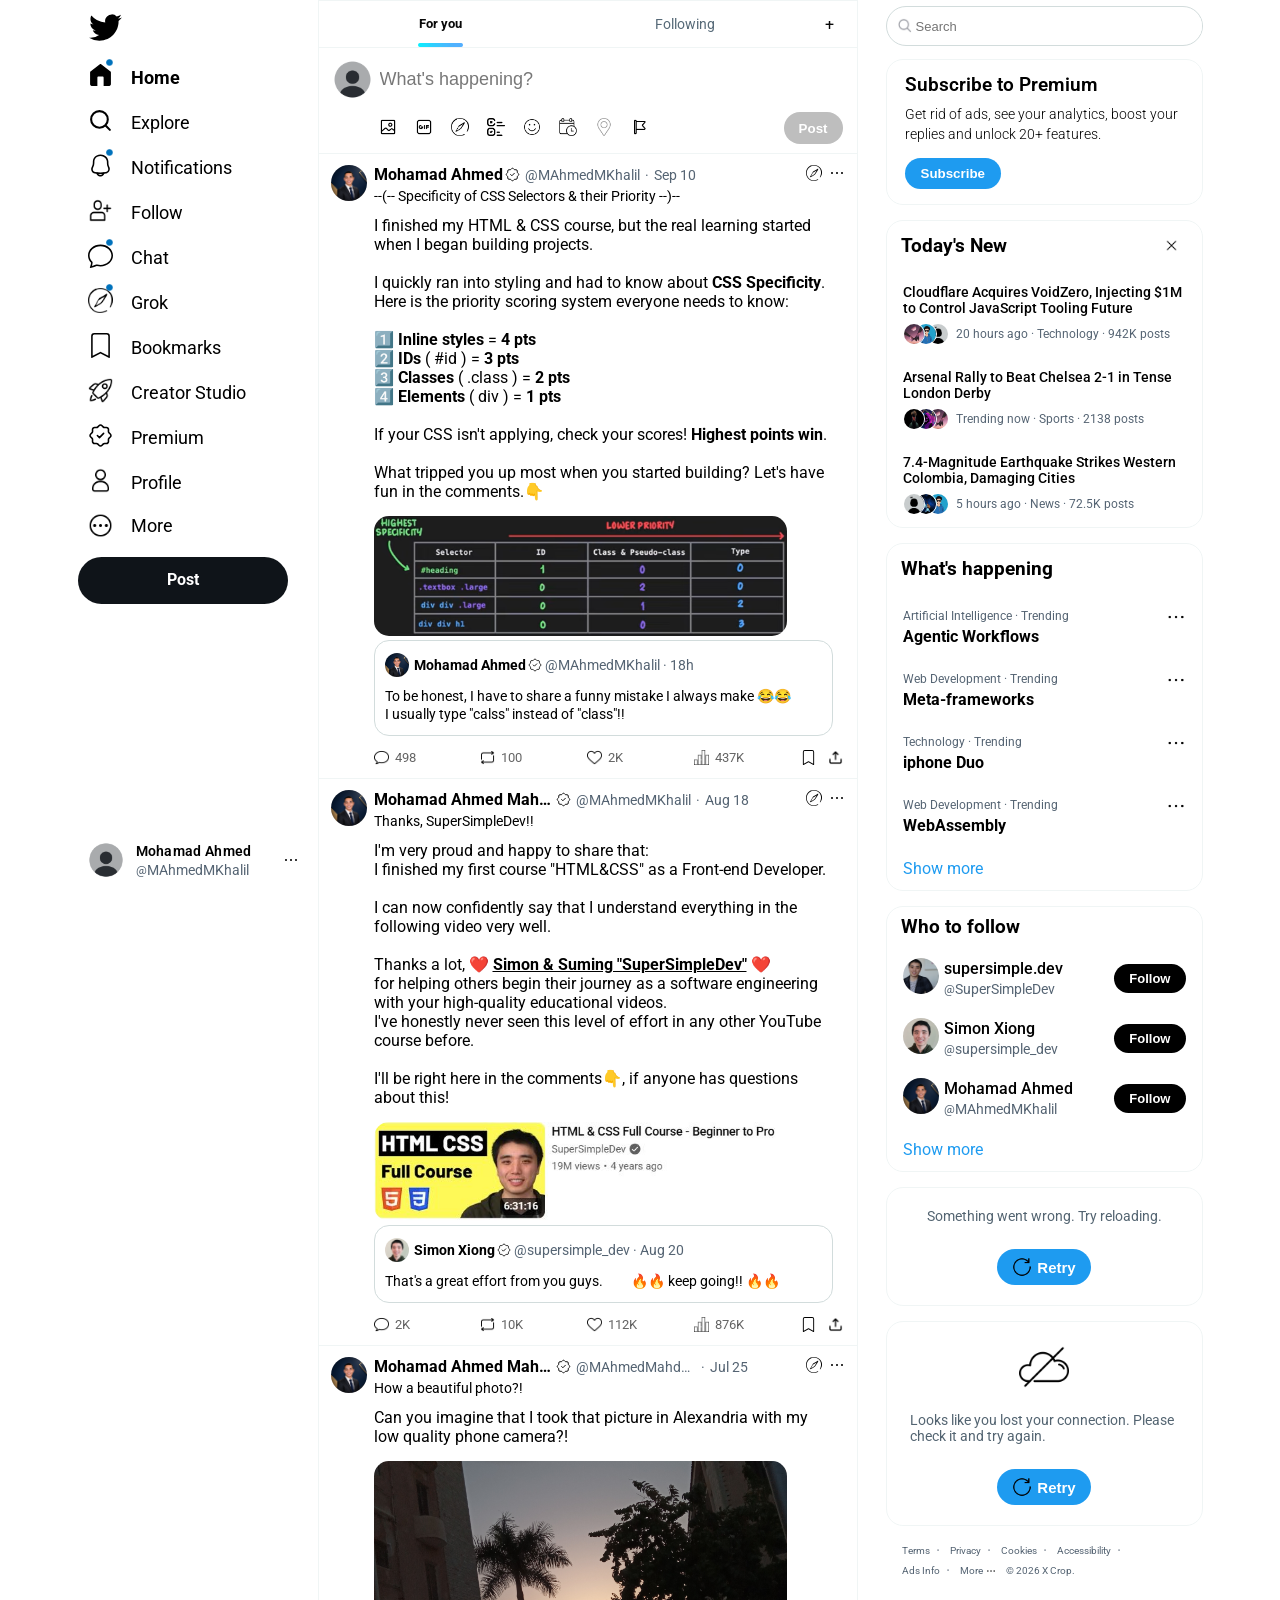
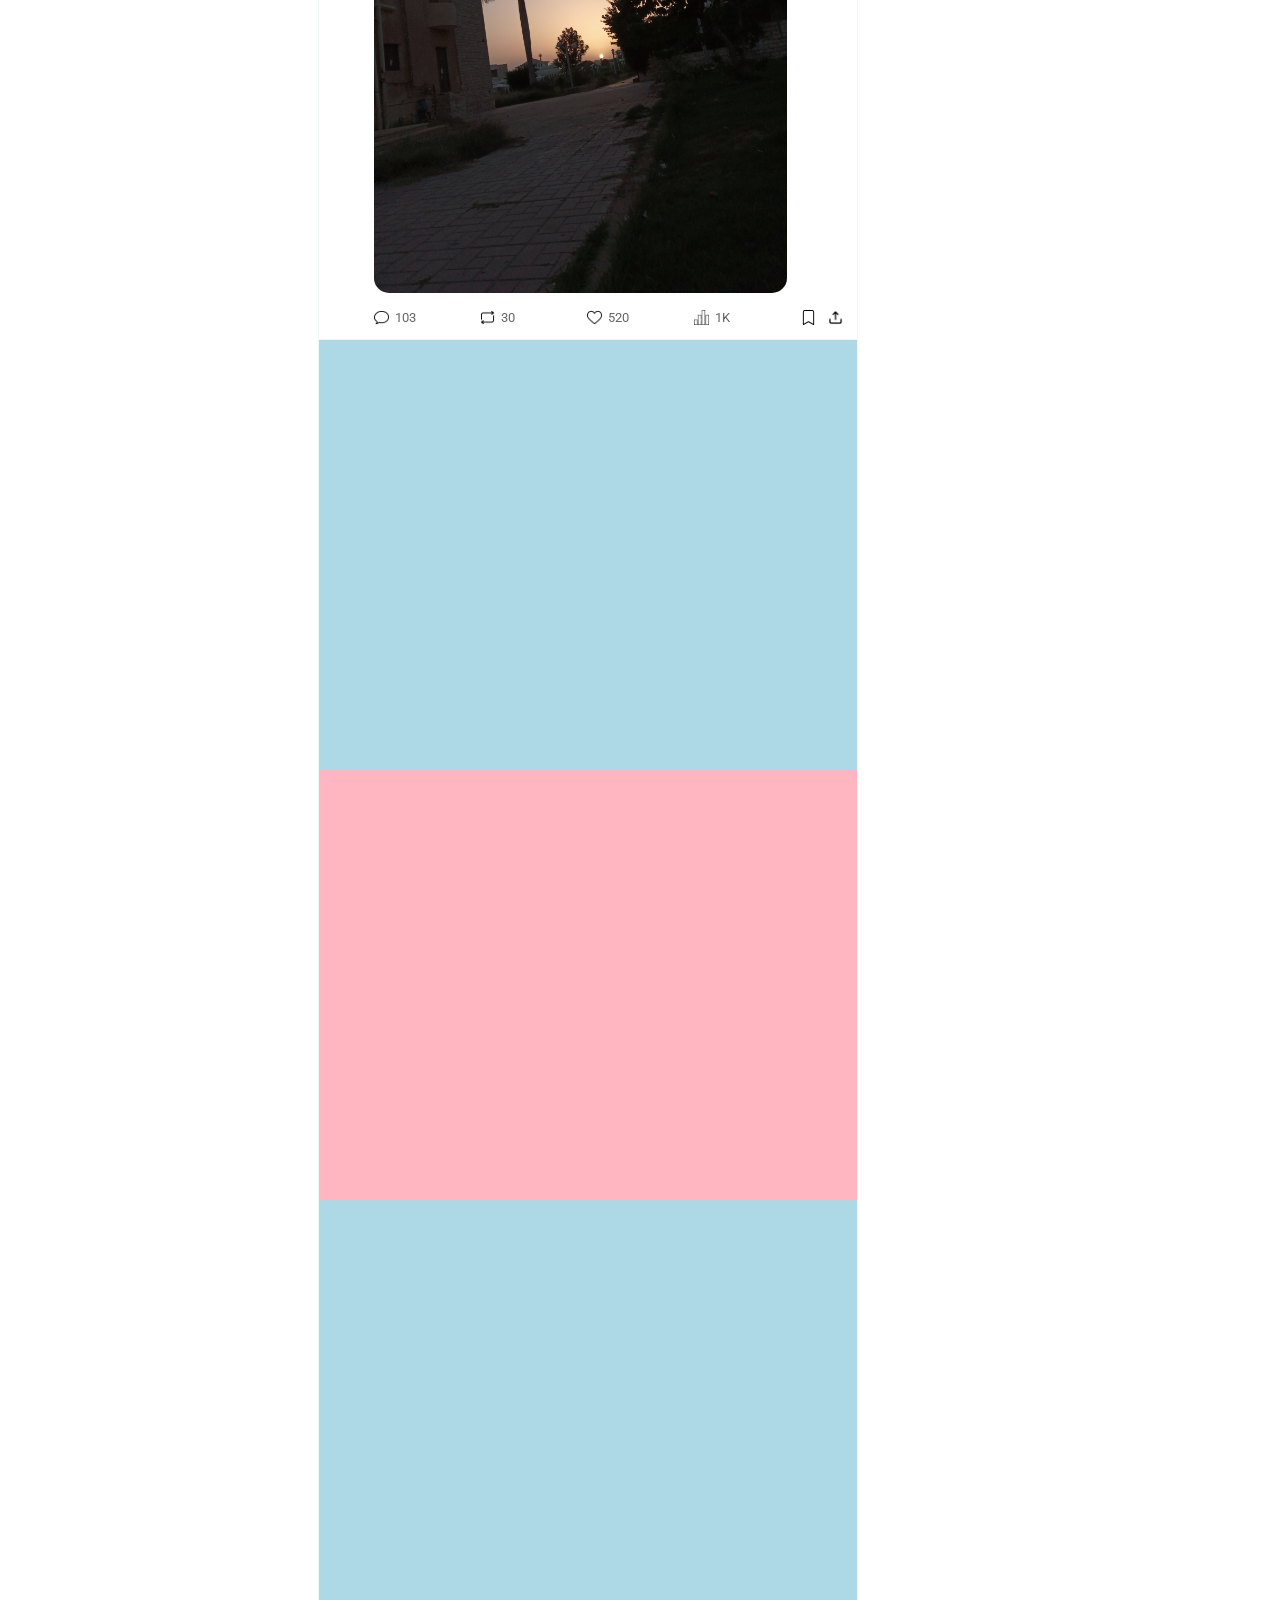
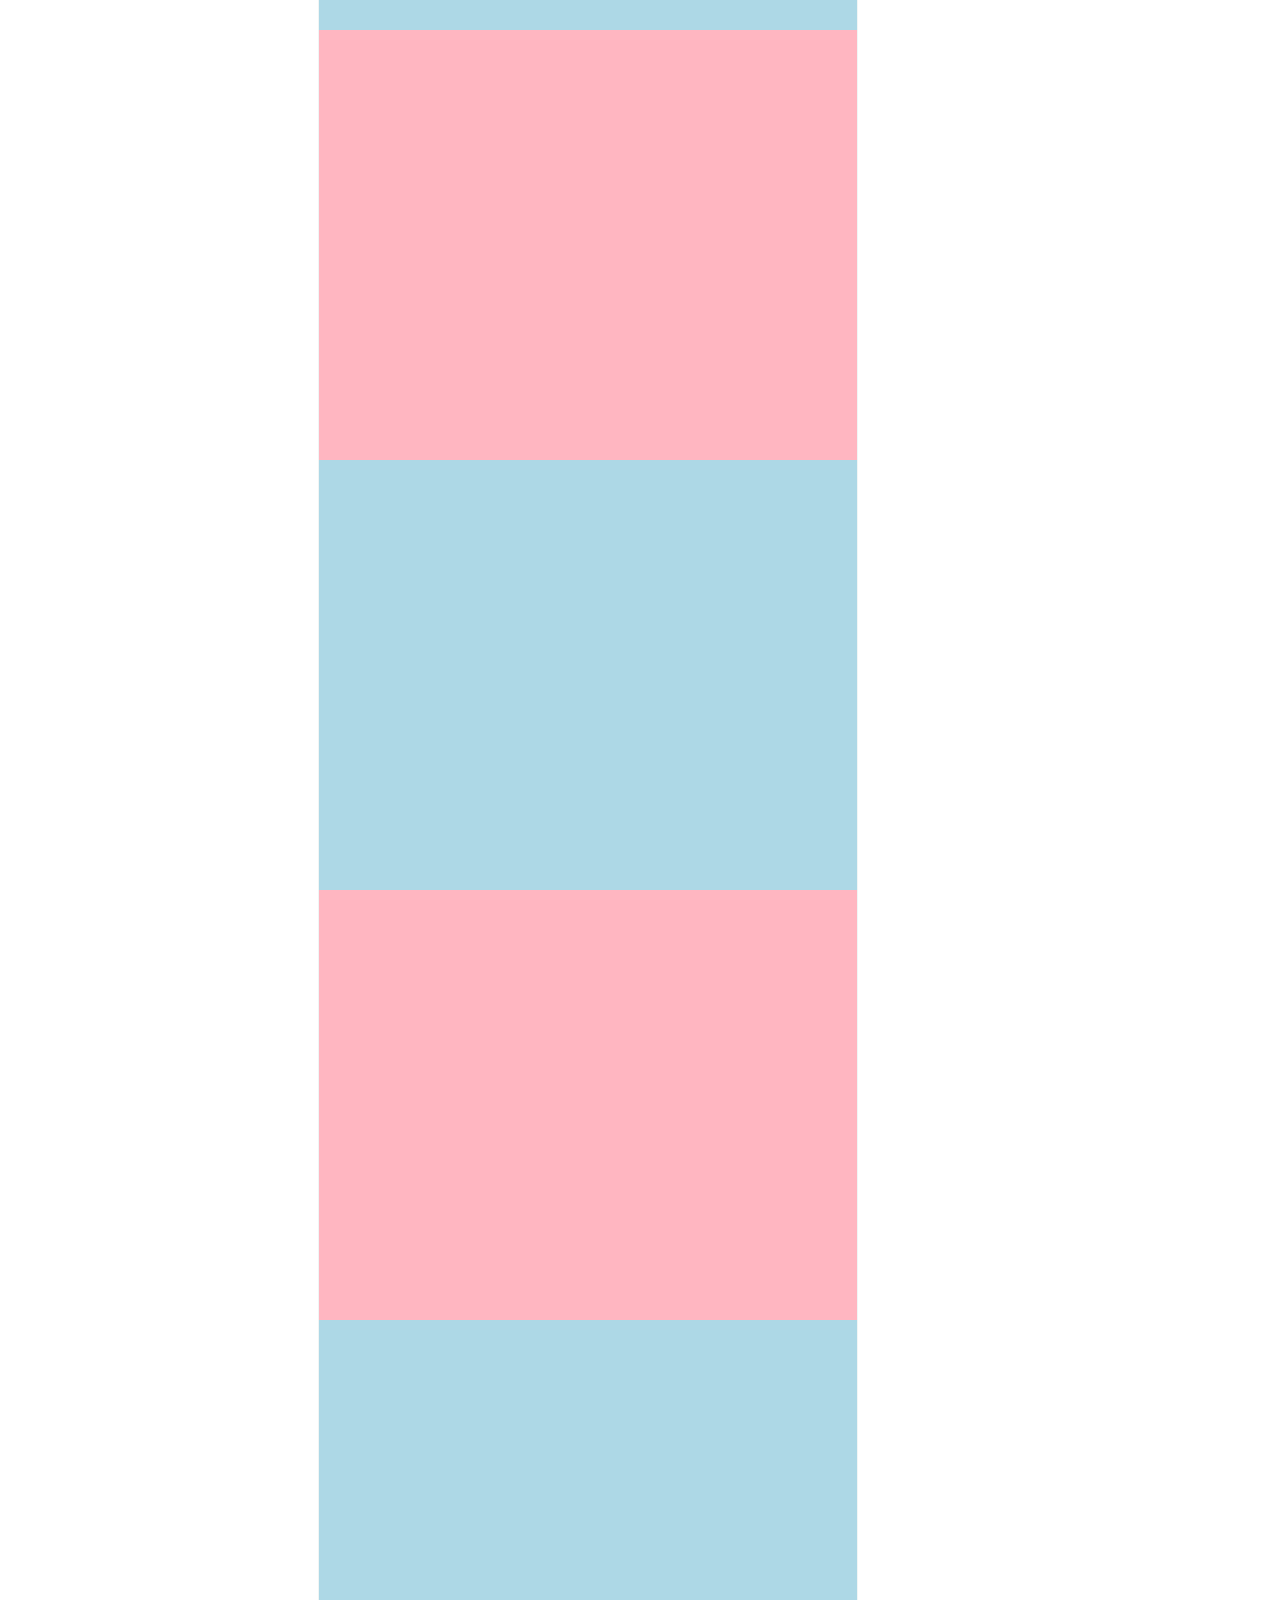
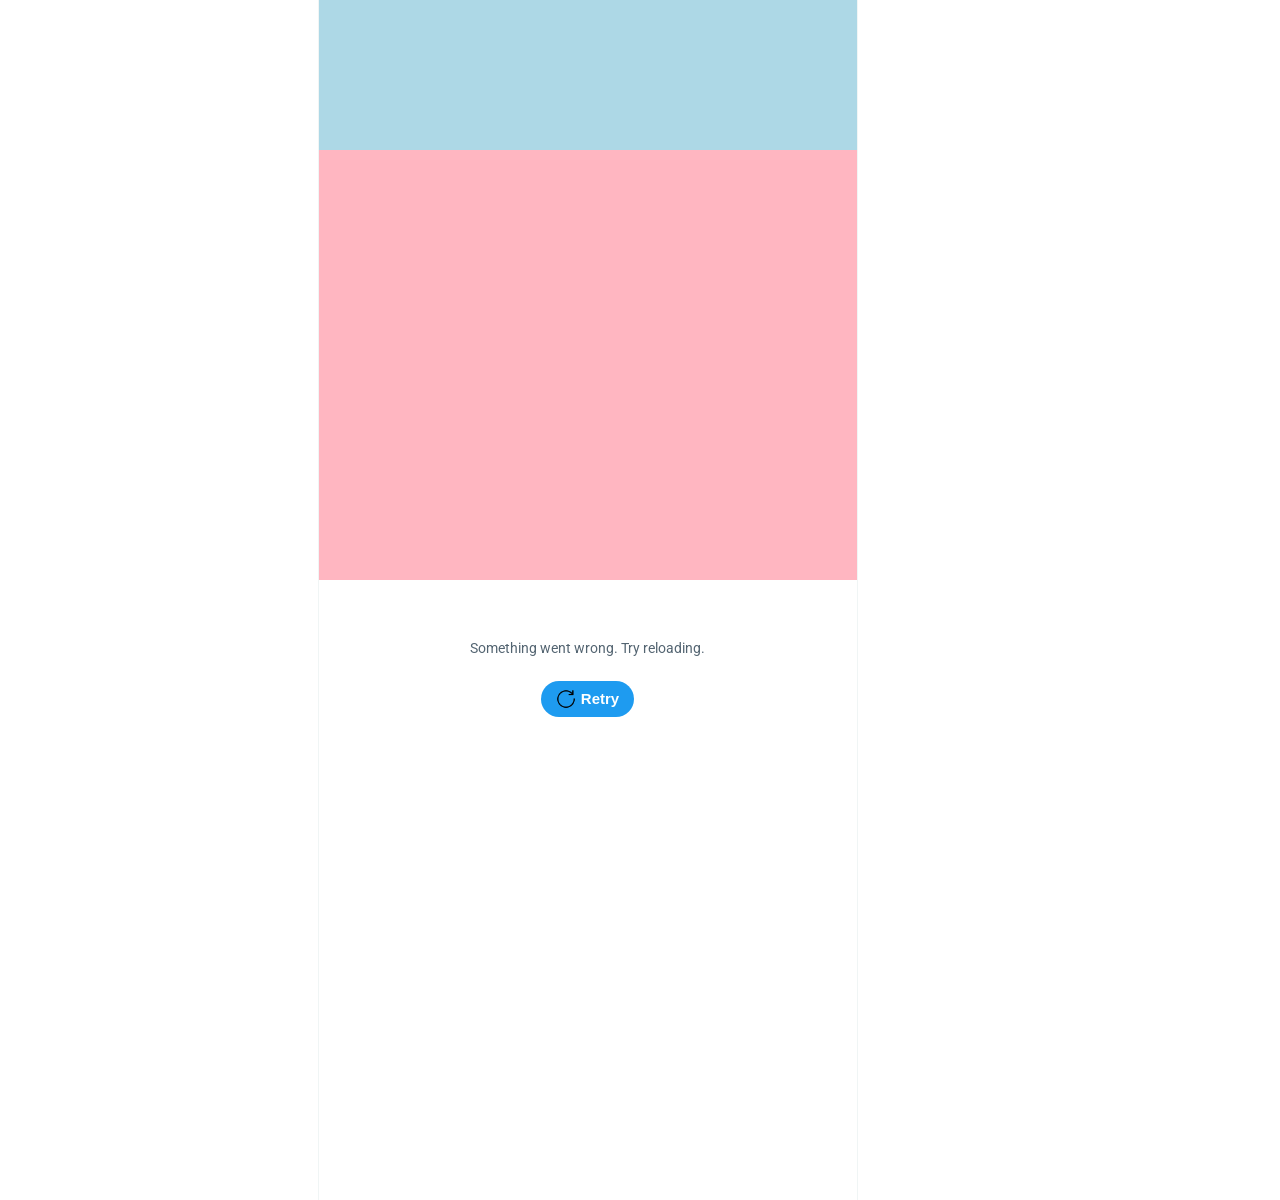
==== commit b465f434: "Add files via upload" ====
--- a/Twitter(X)_Project.html
+++ b/Twitter(X)_Project.html
@@ -59,6 +59,7 @@
   <link rel="stylesheet" href="styles/Twitter(X)_Project-^header^-.css" />
   <link rel="stylesheet" href="styles/Twitter(X)_Project-^main^-.css" />
   <link rel="stylesheet" href="styles/Twitter(X)_Project-^sidebar^-.css" />
+  <link rel="stylesheet" href="styles/Twitter(X)_Project-^mediaquery^-.css" />
 
   <link rel="preconnect" href="https://fonts.googleapis.com">
   <link rel="preconnect" href="https://fonts.gstatic.com" crossorigin>
@@ -68,7 +69,7 @@
 
   <header>
     <div class="header">
-      <section>
+      <section class="header-links-section">
         <div class="logo-section">
           <div class="logo-hover-div">
             <a href="https://x.com/home" target="_blank">
@@ -76,16 +77,15 @@
             </a>
           </div>
         </div>
+
         <div class="links-section">
-
-
           <div class="link-container">
             <a href="https://x.com/home" target="_blank">
               <div class="link-container-anchor-div">
                 <div class="link-container-hover-div">
                   <div class="link-img-div">
                     <img class="header-tooltips" style="opacity: 1;" src="icons/blue-middle-point.png" />
-                    <img  class="header-icons" src="icons/home.svg"alt="home icon" />
+                    <img  class="header-icons" src="icons/home.svg" alt="home icon" />
                   </div>
                   <div class="link-text-div" style="font-weight: bold;">Home</div>
                 </div>
@@ -157,7 +157,7 @@
               </div>
             </a>
           </div>
-          <div class="link-container">
+          <div class="link-container" id="hidden-3">
             <a href="https://x.com/i/bookmarks" target="_blank">
               <div class="link-container-anchor-div">
                 <div class="link-container-hover-div">
@@ -170,7 +170,7 @@
               </div>
             </a>
           </div>
-          <div class="link-container">
+          <div class="link-container" id="hidden-1">
             <a href="https://x.com/i/jf/creators/studio" target="_blank">
               <div class="link-container-anchor-div">
                 <div class="link-container-hover-div">
@@ -183,7 +183,7 @@
               </div>
             </a>
           </div>
-          <div class="link-container">
+          <div class="link-container" id="hidden-2">
             <a href="https://x.com/i/premium_sign_up" target="_blank">
               <div class="link-container-anchor-div">
                 <div class="link-container-hover-div">
@@ -228,13 +228,16 @@
         </div>
 
         <div class="post-section">
-          <a href="https://x.com/compose/post" target="_blank">Post</a>
+          <a href="https://x.com/compose/post" target="_blank">
+            <div>Post</div>
+            <img src="icons/editing.png" alt="hidden post picture (width >= 1152px)" />
+          </a>
         </div>
       </section>
 
       <section class="header-profile-section">
         <img class="profile-image" src="icons/profile.png" alt="user with a gray background" />
-        <div style="margin-right: 32px;">
+        <div class="user-info">
           <div class="user-name">Mohamad Ahmed</div>
           <div class="user-handle"><span style="font-size: 12px;">&#64;</span>MAhmedMKhalil</div>
         </div>
@@ -251,7 +254,7 @@
     <section class="posts-topics">
       <div class="topic-options">
         <div class="recent-topic">
-          For you
+          <div>For you</div>
           <img src="icons/blue-line.png" alt="amazing blue line" />
         </div>
         <div class="another-topic">Following</div>
@@ -275,7 +278,7 @@
           <section><img src="icons/poll.png" alt="poll icon" /><div class="black-ground-div">Poll</div></section>
           <section><img src="icons/smile.png" alt="smile icon" /><div class="black-ground-div">Emoji</div></section>
           <section><img src="icons/event.png" alt="event schedule icon" /><div class="black-ground-div">schedule</div></section>
-          <img src="icons/pin.png" style="opacity: 0.4; margin: 8px 9px;" alt="pin or location icon" />
+          <img class="special-edit-option" src="icons/pin.png" alt="pin or location icon" />
           <section><img src="icons/flags.png" alt="flag icon" /><div class="black-ground-div">Content disclosure</div></section>
         </div>
         <button class="user-post-button">Post</button>
@@ -333,8 +336,8 @@
                 </div>
               </div>
               <img class="post-header-user-premium-icon" src="icons/verified-badge.svg" alt="premium user" />
-              <div style="position: relative;">
-                <span class="post-header-user-info">&#64;MAhmedMKhalil </span>
+              <div class="post-header-user-handle">
+                <span class="post-header-user-info-handle">&#64;MAhmedMKhalil</span>
                 <div class="tooltip-user">
                   <div class="tooltip-user-picture-follow" style="justify-content: start;">
                     <img src="images/M.Khalil-Image.png" alt="a profile photo" />
@@ -354,9 +357,9 @@
                   </div>
                 </div>
               </div>
-              <div class="post-header-user-info" style="margin: 0px 5px;">&#183;</div>
-              <div style="position: relative;">
-                <span class="post-header-user-info">Sep 10</span>
+              <div class="post-header-user-info-date" style="margin: 0px 5px;">&#183;</div>
+              <div class="post-header-user-post-date">
+                <span class="post-header-user-info-date">Sep 10</span>
                 <div class="black-ground-div">8:34 AM &#183; Sep 10, 2026</div>
               </div>
             </div>
@@ -392,9 +395,10 @@
             <div class="comment-informations">
               <img class="comment-profile-picture" src="images/M.Khalil-Image.png" alt="a profile photo" />
               <div>
-                <span style="color: black; font-weight: bold;">Mohamad Ahmed</span>
+                <span class="comment-name">Mohamad Ahmed</span>
                 <img class="comment-premium-user-icon" src="icons/verified-badge.svg" alt="premium user" />
-                &#64;MAhmedMKhalil &#183; 18h
+                <span class="comment-handle">&#64;MAhmedMKhalil</span>
+                <span class="comment-date">&#183; 18h</span>
               </div>
             </div>
             <p>
@@ -474,7 +478,7 @@
           <div class="post-header-middle-section">
             <div class="post-informations">
               <div style="position: relative;">
-                <span class="post-header-user-name">Mohamad Ahmed</span>
+                <span class="post-header-user-name">Mohamad Ahmed Mahmoud</span>
                 <div class="tooltip-user">
                   <div class="tooltip-user-picture-follow">
                     <img src="images/M.Khalil-Image.png" alt="a profile photo" />
@@ -494,8 +498,8 @@
                 </div>
               </div>
               <img class="post-header-user-premium-icon" src="icons/verified-badge.svg" alt="premium user" />
-              <div style="position: relative;">
-                <span class="post-header-user-info">&#64;MAhmedMKhalil</span>
+              <div class="post-header-user-handle">
+                <span class="post-header-user-info-handle">&#64;MAhmedMKhalil</span>
                 <div class="tooltip-user">
                   <div class="tooltip-user-picture-follow">
                     <img src="images/M.Khalil-Image.png" alt="a profile photo" />
@@ -514,9 +518,9 @@
                   </div>
                 </div>
               </div>
-              <div class="post-header-user-info" style="margin: 0px 5px;">&#183;</div>
-              <div style="position: relative;">
-                <span class="post-header-user-info">Aug 18</span>
+              <div class="post-header-user-info-date" style="margin: 0px 5px;">&#183;</div>
+              <div class="post-header-user-post-date">
+                <span class="post-header-user-info-date">Aug 18</span>
                 <div class="black-ground-div">3:21 PM &#183; Aug 18, 2026</div>
               </div>
             </div>
@@ -550,9 +554,10 @@
             <div class="comment-informations">
               <img class="comment-profile-picture" src="images/SimonXiong-Image.jpg" alt="a profile photo" />
               <div>
-                <span style="color: black; font-weight: bold;">Simon Xiong</span>
+                <span class="comment-name">Simon Xiong</span>
                 <img class="comment-premium-user-icon" src="icons/verified-badge.svg" alt="premium user" />
-                &#64;supersimple_dev &#183; Aug 20
+                <span class="comment-handle">&#64;supersimple_dev</span>
+                <span class="comment-date">&#183; Aug 20</span>
               </div>
             </div>
             <p>
@@ -612,7 +617,7 @@
             <div class="change-color-pic-div"></div>
             <div class="tooltip-user">
               <div class="tooltip-user-picture-follow">
-                <img src="images/M.Khalil-Image.png" alt="a profile photo"" />
+                <img src="images/M.Khalil-Image.png" alt="a profile photo" />
                 <div class="follow">Follow</div>
               </div>
               <div class="tooltip-user-name">Mohamad Ahmed</div>
@@ -631,7 +636,7 @@
           <div class="post-header-middle-section">
             <div class="post-informations">
               <div style="position: relative;">
-                <span class="post-header-user-name">Mohamad Ahmed</span>
+                <span class="post-header-user-name">Mohamad Ahmed Mahmoud</span>
                 <div class="tooltip-user">
                   <div class="tooltip-user-picture-follow">
                     <img src="images/M.Khalil-Image.png" alt="a profile photo" />
@@ -651,8 +656,8 @@
                 </div>
               </div>
               <img class="post-header-user-premium-icon" src="icons/verified-badge.svg" alt="premium icon" />
-              <div style="position: relative;">
-                <span class="post-header-user-info">&#64;MAhmedMKhalil</span>
+              <div class="post-header-user-handle">
+                <span class="post-header-user-info-handle">&#64;MAhmedMahdKhalil</span>
                 <div class="tooltip-user">
                   <div class="tooltip-user-picture-follow">
                     <img src="images/M.Khalil-Image.png" alt="a profile photo" />
@@ -671,9 +676,9 @@
                   </div>
                 </div>
               </div>
-              <div class="post-header-user-info" style="margin: 0px 5px;">&#183;</div>
-              <div style="position: relative;">
-                <span class="post-header-user-info">Jul 25</span>
+              <div class="post-header-user-info-date" style="margin: 0px 5px;">&#183;</div>
+              <div class="post-header-user-post-date">
+                <span class="post-header-user-info-date">Jul 25</span>
                 <div class="black-ground-div">9:26 PM &#183; Jul 25, 2025</div>
               </div>
             </div>
--- a/styles/Twitter(X)_Project-^general^-.css
+++ b/styles/Twitter(X)_Project-^general^-.css
@@ -2,6 +2,7 @@
     font-family: Roboto, Arial;
     height: 6000px;
     margin: 0px;
+    overflow-x: hidden;
 
     display: grid;
     grid-template-columns: 240px 540px 345px;
--- a/styles/Twitter(X)_Project-^header^-.css
+++ b/styles/Twitter(X)_Project-^header^-.css
@@ -12,7 +12,8 @@
     z-index: 100;
 }
 
-.header section {
+.header-links-section,
+.header-profile-section {
     padding-right: 8px;
 }
 
@@ -109,6 +110,9 @@
         color: inherit;
             /* tells it to take the exact same text color as its parent container. */
     }
+    .post-section img {
+        width: 25px;
+    }
 
 
 
@@ -149,7 +153,7 @@
 
 
 .header-profile-section {
-    height: 60px;
+    min-height: 60px;
 
     display: flex;
     align-items: center;
@@ -164,6 +168,9 @@
     width: 40px;
     margin-right: 10px;
     margin-left: 8px;
+}
+.user-info {
+    margin-right: 32px;
 }
 .user-name {
     font-size: 14px;
--- a/styles/Twitter(X)_Project-^main^-.css
+++ b/styles/Twitter(X)_Project-^main^-.css
@@ -1,6 +1,7 @@
 main {
     background-color: white;
     height: 100%;
+    min-width: 270px;
     cursor: pointer;
     border-right: 1px solid rgb(240, 245, 245);
     border-left: 1px solid rgb(240, 245, 245);
@@ -62,13 +63,15 @@
     font-size: 13px;
     font-weight: bold;
 
-    position: relative;
-}
+    display: flex;
+    flex-direction: column;
+    justify-content: end;
+}
+    .recent-topic div {
+        margin-top: 3px;
+    }
     .recent-topic img {
         width: 45px;
-        position: absolute;
-        left: 100px;
-        bottom: 0px;
     }
 
 .another-topic {
@@ -170,6 +173,8 @@
     justify-content: space-between;
     align-items: center;
     flex-shrink: 0;
+
+    position: relative;
 }
 .user-edit-options {
     display: flex;
@@ -203,6 +208,10 @@
         width: 18px;
         transition: all 0.2s;
     }
+    .special-edit-option {
+        opacity: 0.4;
+        margin: 8px 9px;
+    }
 .user-post-button {
     background-color: rgb(190, 190, 190);
     color: white;
@@ -265,6 +274,12 @@
     .post-informations .post-header-user-name {
         color: black;
         font-weight: bold;
+        text-overflow: ellipsis;
+        max-width: 180px;
+        white-space: nowrap;
+        overflow: hidden;
+
+        display: block;
     }
         .post-informations .post-header-user-name:hover {
             text-decoration: underline;
@@ -274,21 +289,36 @@
                 opacity: 1;
                 transition: opacity 0.3s 1s;
             }
-    .post-informations .post-header-user-info {
+    .post-informations .post-header-user-info-handle,
+    .post-informations .post-header-user-info-date {
         color: rgb(85, 100, 115);
         font-size: 14px;
-    }
-        .post-informations .post-header-user-info:hover + .tooltip-user {
+        text-overflow: ellipsis;
+        max-width: 120px;
+        white-space: nowrap;
+        overflow: hidden;
+
+        display: block;
+    }
+        .post-informations .post-header-user-info-handle:hover + .tooltip-user,
+        .post-informations .post-header-user-info-date:hover + .tooltip-user {
             opacity: 1;
         }
-        .post-informations .post-header-user-info:hover + .black-ground-div {
+        .post-informations .post-header-user-info-handle:hover + .black-ground-div,
+        .post-informations .post-header-user-info-date:hover + .black-ground-div {
             opacity: 1;
             transition: all 0.3s ease-in-out 1s;
         }
+    .post-informations .post-header-user-post-date {
+        position: relative;
+    }
 .post-informations .post-header-user-premium-icon {
     width: 15px;
     margin-right: 5px;
     margin-left: 2px;
+}
+.post-header-user-handle {
+    position: relative;
 }
 .post-title {
     font-size: 14px;
@@ -361,10 +391,17 @@
     align-items: center;
     flex-shrink: 0;
 }
+.comment-informations .comment-name {
+    color: black;
+    font-weight: bold;
+}
 .comment-premium-user-icon {
     width: 14px;
     margin-right: 3px;
     margin-left: 2px;
+}
+.comment-date {
+    margin-left: 3px;
 }
 
 
@@ -453,11 +490,9 @@
 
 
 
-
 .loading-section {
     background-color: white;
     padding: 70px 0px;
-    
     display: flex;
     justify-content: center;
     align-items: center;
--- a/styles/Twitter(X)_Project-^mediaquery^-.css
+++ b/styles/Twitter(X)_Project-^mediaquery^-.css
@@ -0,0 +1,197 @@
+@media (max-height: 675px) {
+    #hidden-1 {
+        display: none;
+    }
+}
+@media (max-height: 630px) {
+    #hidden-2 {
+        display: none;
+    }
+}
+@media (max-height: 585px) {
+    #hidden-3 {
+        display: none;
+    }
+}
+
+
+
+
+
+@media (min-width: 1150px) {
+    header .post-section img {
+        display: none;
+    }
+}
+
+@media (max-width: 1185px) {
+    header .header-profile-more-options {
+        left: 0;
+    }
+}
+
+@media (max-width: 1150px) {
+    header {
+        display: flex;
+        justify-content: center;
+    }
+
+    header .header-links-section {
+        padding: 0;
+
+        display: flex;
+        flex-direction: column;
+        align-items: center;
+    }
+    header .link-container-hover-div {
+        padding: 10px 10px 10px 10px;
+        margin-bottom: 2px;
+    }
+    header .link-img-div {
+        height: 25px;
+    }
+    header .header-tooltips {
+        right: 0;
+    }
+    header .header-icons {
+        margin: 0;
+    }
+    header .link-text-div {
+        display: none;
+    }
+    header .post-section {
+        width: fit-content;
+        padding: 10px;
+    }
+    header .post-section div {
+        display: none;
+    }
+    header .post-section img {
+        display: block;
+    }
+
+    header .header-profile-section {
+        padding: 0;
+    }
+    header .profile-image {
+        margin-left: 10px;
+    }
+    header .user-info,
+    header .profile-more-options{
+        display: none;
+    }
+}
+
+@media (min-width: 975px) and (max-width: 1150px) {
+    body {
+        grid-template-columns: 70px 540px 345px;
+    }
+}
+
+@media (max-width: 975px) {
+    body {
+        grid-template-columns: 70px 540px;
+    }
+    aside {
+        display: none;
+    }
+}
+
+@media (max-width: 628px) {
+    body {
+        grid-template-columns: 70px 1fr;
+    }
+}
+
+
+
+
+
+@media (min-width: 550px) and (max-width: 590px) {
+    main .post-informations .post-header-user-info-handle {/* Handle (post) */
+        max-width: 80px;
+    }
+}
+@media (max-width: 550px) {
+    main .post-informations .post-header-user-info-handle {/* Handle (post) */
+        max-width: 65px;
+    }
+}
+@media (max-width: 520px) {
+    main .post-informations .post-header-user-name {/* Name (post) */
+        max-width: 120px;
+    }
+}
+@media (max-width: 500px) {
+    main .user-post-edit button {/* user post section (edit options) */
+        position: absolute;
+        right: 0;
+    }
+    main .comment-informations div span {/* Comment Handle&Name (post) */
+        text-overflow: ellipsis;
+        max-width: 50px;
+        white-space: nowrap;
+        overflow: hidden;
+    }
+}
+@media (max-width: 465px) {
+    main .post-informations .post-header-user-info-handle {/* Handle (post) */
+        max-width: 35px;
+    }
+}
+@media (max-width: 438px) {
+    main .user-post-edit .special-edit-option {/* remove PIN (user post edit option) */
+        display: none;
+    }
+
+    main .post-header-right-section .post-header-profile-pic {/* post picture */
+        width: 27px;
+    }
+    main .post-header-right-section .change-color-pic-div {/* post picture */
+        width: 27px;
+        height: 27px;
+    }
+    main .post-content,
+    main .post-reactions {/* post picture */
+        padding-left: 34px;
+    }
+}
+@media (max-width: 430px) {
+    main .user-post-edit {/* remove padding (user post edit options) */
+        padding-left: 0;
+    }
+
+    main .post-informations .post-header-user-name {/* Name (post) */
+        max-width: 50px;
+    }
+
+    main .post-reactions-right-section {/* bookmark and share (post reactions right section) */
+        display: none;
+    }
+}
+@media (max-width: 390px) {
+    main .comment-informations .comment-name { /* Comment Name (post) */
+        max-width: 60px;
+    }
+    main .comment-informations .comment-premium-user-icon,
+    main .comment-informations .comment-date,
+    main .comment-informations .comment-handle { /* hide comment details */
+        display: none;
+    }
+
+    main .post-reactions {/* move the post reactions a little */
+        padding-left: 22px;
+    }
+}
+@media (max-width: 360px) {
+    main .post-informations .post-header-user-name { /* Name (post) */
+        max-width: 160px;
+    }
+
+    main .post-informations .post-header-user-premium-icon,
+    main .post-informations .post-header-user-handle,
+    main .post-informations .post-header-user-info-date,
+    main .post-informations .post-header-user-post-date {/* hide the post header middle section */
+        display:  none;
+    }
+}
